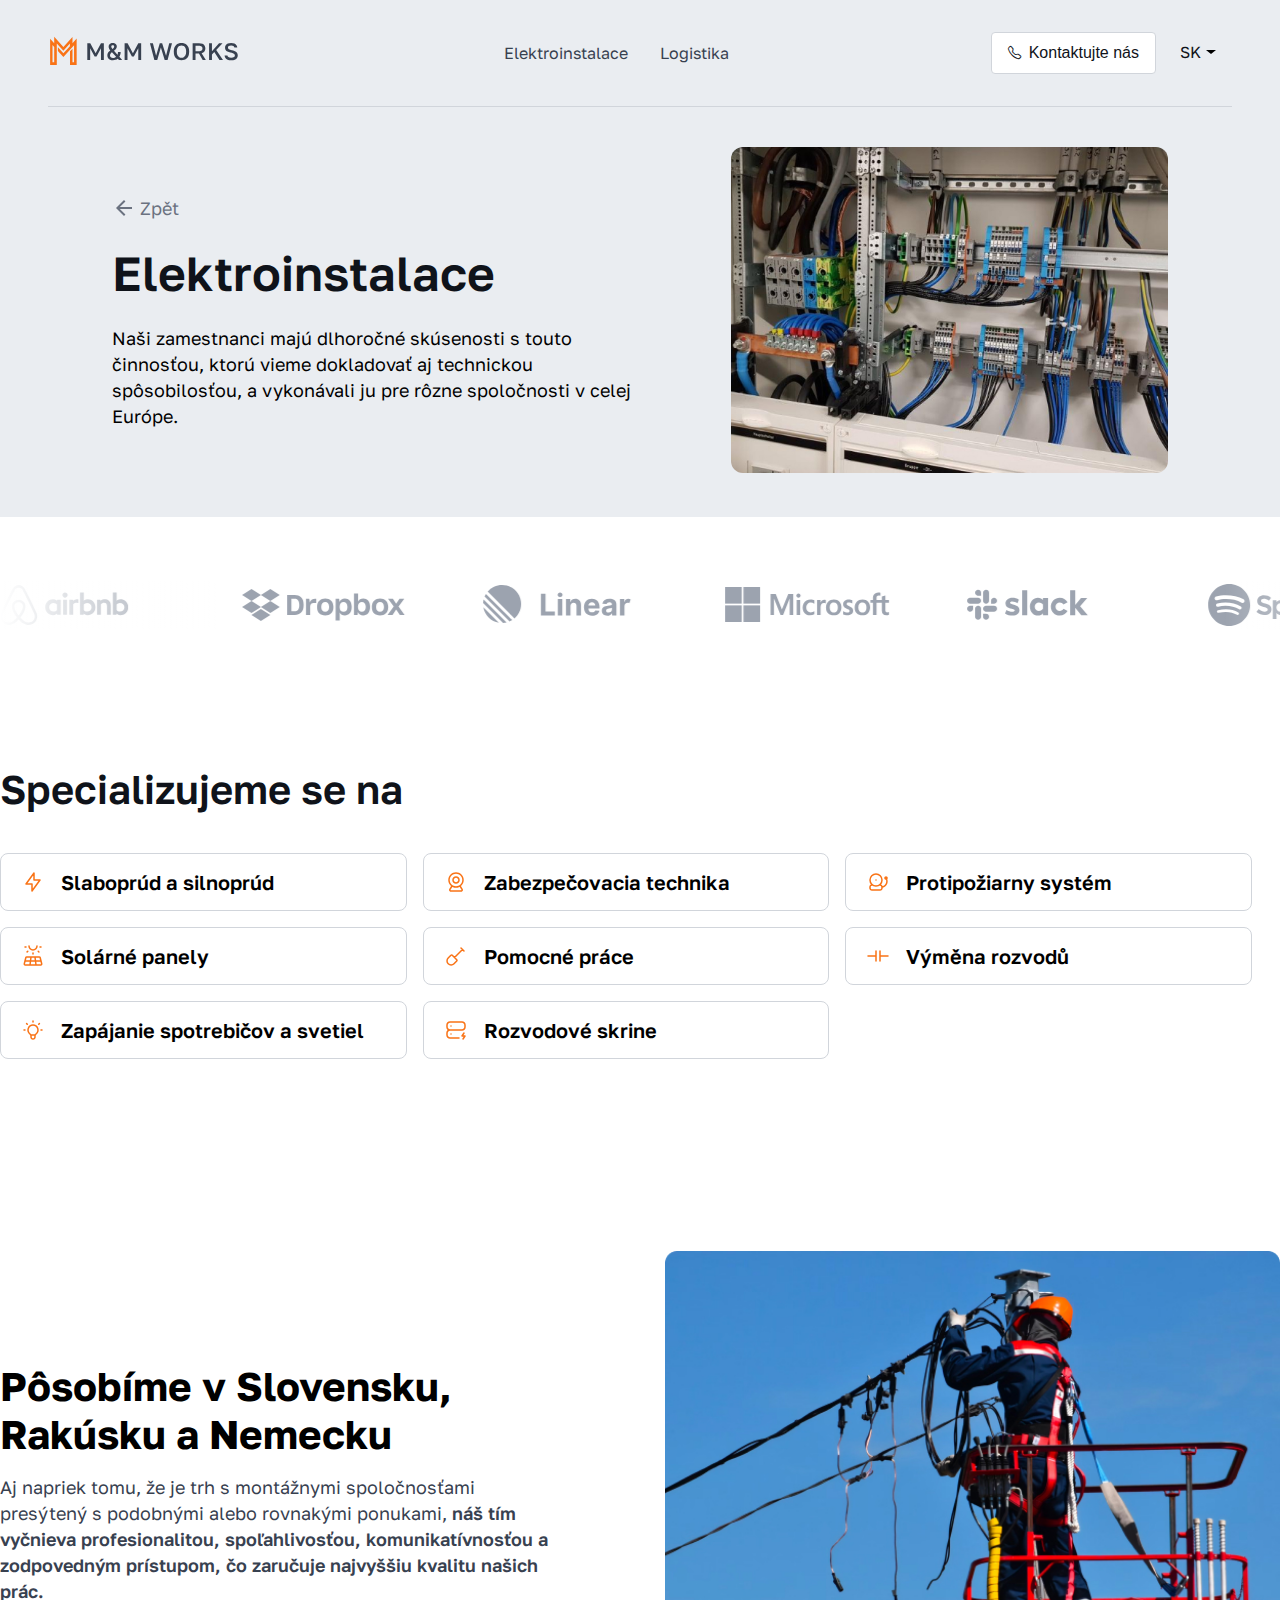
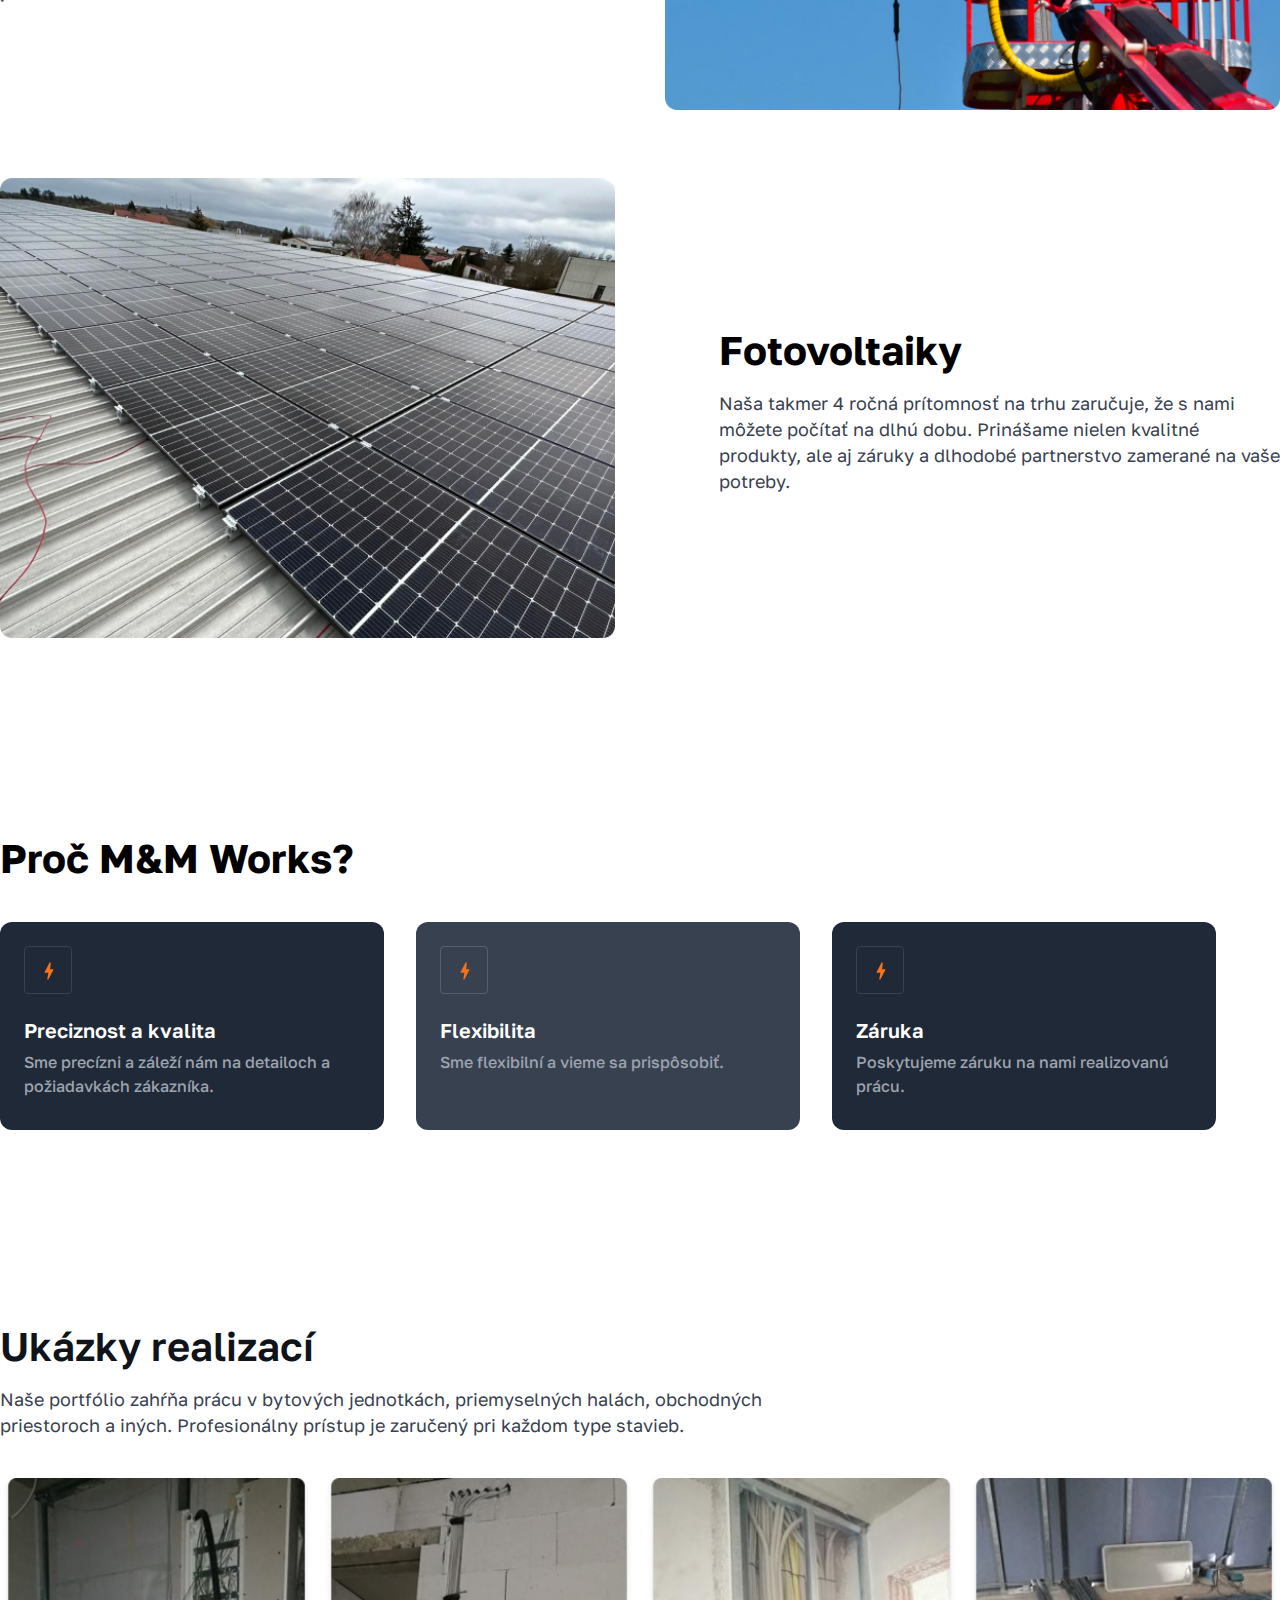
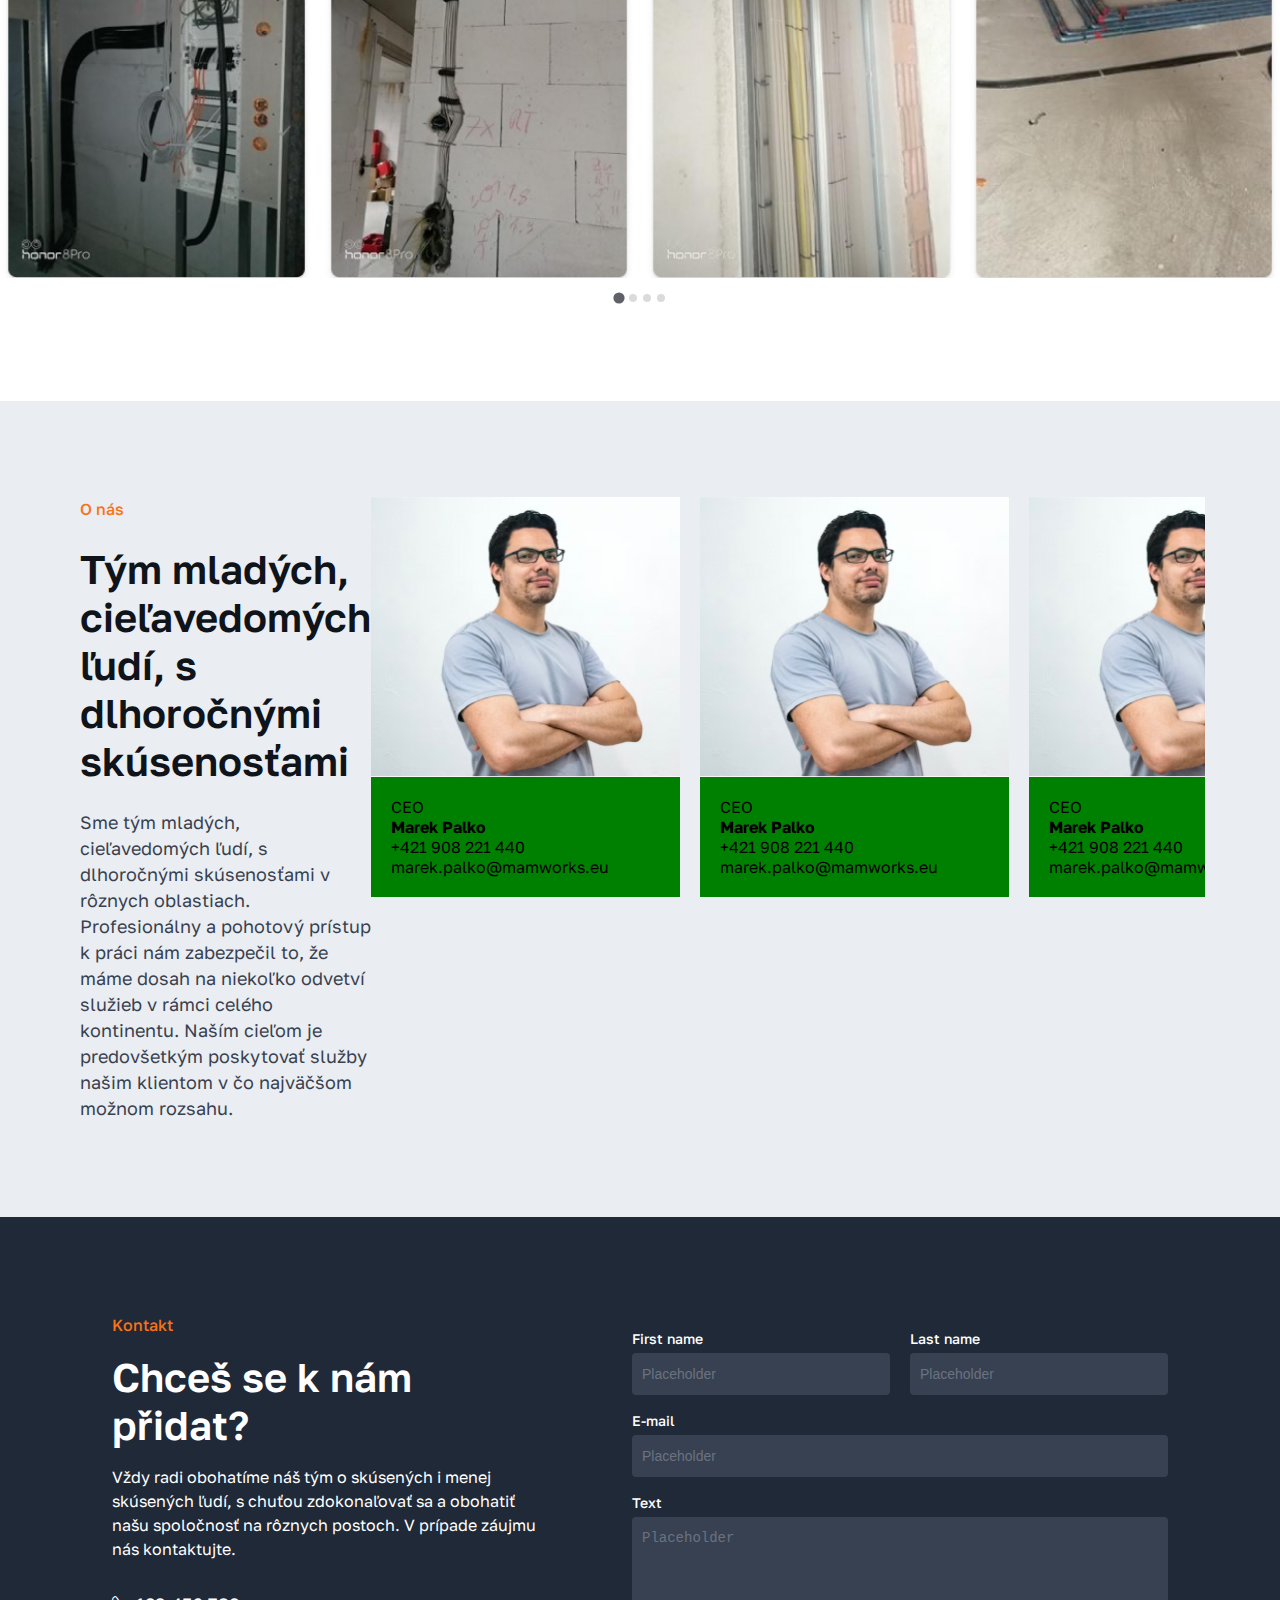
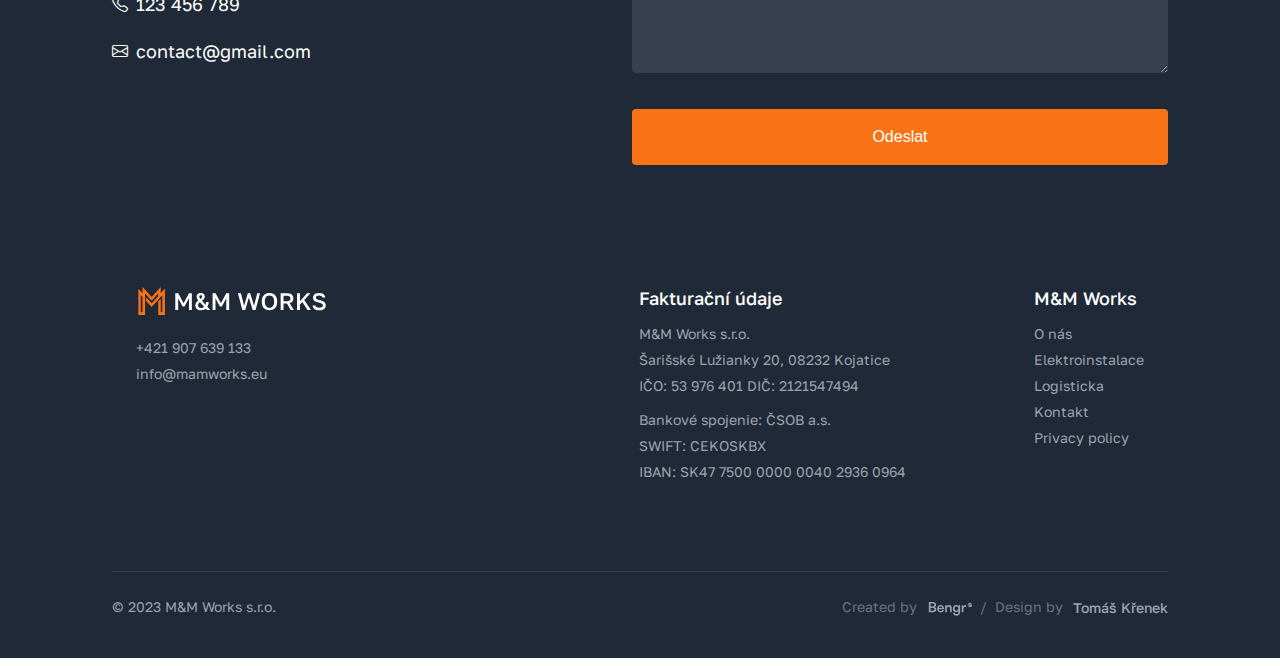
==== elektroinstalace.html @ 36b6786a "hotova druha cast responzivy ve footeru - vyresen formular + text pod nim" ====
<!DOCTYPE html>
<html lang="en">
<head>
    <meta charset="UTF-8">
    <meta name="viewport" content="width=device-width, initial-scale=1.0">
    <link rel="stylesheet" href="style.css">
    <link rel="stylesheet" href="https://cdn.jsdelivr.net/npm/@splidejs/splide@4.1.4/dist/css/splide.min.css">
    <title>M&M Works</title>
</head>
<body>
    <!--Header-->
    <header>
        <div class="header-container">
            <div class="header-wrapper">
                <div class="header-logo">
                    <a href="index.html">
                        <img src="./_loga/Variant=Light, Type=Works.svg" alt="logo M&M Works">
                    </a>
                </div>

                <nav class="header-nav">
                    <ul>
                        <li><a href="elektroinstalace.html">Elektroinstalace</a></li>
                        <li><a href="logistika.html">Logistika</a></li>
                    </ul>
                </nav>

                <div class="header-list">
                    <div class="header-btn">
                        <button>
                            <i class="bi bi-telephone"></i>
                            <p>Kontaktujte nás</p>
                        </button>
                    </div>

                    <div class="dropdown">
                        <div class="select">
                            <span class="selected">SK</span>
                            <div class="caret"></div>
                        </div>
                        <ul class="menu">
                            <li class="active">SK</li>
                            <li>DE</li>
                            <li>EN</li>
                        </ul>
                    </div>
                </div>
            </div>
            
            
        </div>
    </header>

    <main>
        <!--Introductory Section-->
        <section>
            <div class="elektro-bg">
                <div class="main-information">
                    <div class="elektro-features">
                        <div class="elektro-items">
                            <img src="./_icons/arrow_back.svg" alt="Šipka ikona">
                            <p>Zpět</p>
                        </div>
    
                        <div>
                            <h1>Elektroinstalace</h1>
                            <p>Naši zamestnanci majú dlhoročné skúsenosti s touto činnosťou, ktorú vieme dokladovať aj technickou spôsobilosťou, a vykonávali ju pre rôzne spoločnosti v celej Európe.</p>
                        </div>
                    </div>
    
                    <div class="elektro-item-img">
                        <img src="./_img/image 2.jpg" alt="Úvodní fotka Elektroinstalace">
                    </div>
                </div>
            </div>
        </section>

        <!--Slider1 in Electrical-Installation-->
        <section class="section-slider1">
            <div class="main-splide-content">
                <div class="splide slider1 slider-bg" role="group" aria-label="Splide Basic HTML Example">
                    <div class="splide__track">
                            <ul class="splide__list">
                                <li class="splide__slide"><img src="./_loga/logo-airbnb.svg" alt="Logo Airbnb"></li>
                                <li class="splide__slide"><img src="./_loga/logo-dropbox.svg" alt="Logo Dropbox"></li>
                                <li class="splide__slide"><img src="./_loga/logo-linear.svg" alt="Logo Linear"></li>
                                <li class="splide__slide"><img src="./_loga/logo-microsoft.svg" alt="Logo Microsoft"></li>
                                <li class="splide__slide"><img src="./_loga/logo-slack.svg" alt="Logo Slack"></li>
                                <li class="splide__slide"><img src="./_loga/logo-spotify.svg" alt="Logo Spotify"></li>
                                <li class="splide__slide"><img src="./_loga/logo-airbnb.svg" alt="Logo Airbnb"></li>
                                <li class="splide__slide"><img src="./_loga/logo-dropbox.svg" alt="Logo Dropbox"></li>
                                <li class="splide__slide"><img src="./_loga/logo-linear.svg" alt="Logo Linear"></li>
                                <li class="splide__slide"><img src="./_loga/logo-microsoft.svg" alt="Logo Microsoft"></li>
                                <li class="splide__slide"><img src="./_loga/logo-slack.svg" alt="Logo Slack"></li>
                                <li class="splide__slide"><img src="./_loga/logo-spotify.svg" alt="Logo Spotify"></li>
                            </ul>
                    </div>
                </div>
            </div>
        </section>
        
        <!--Section Cards-->
        <section class="section-cards">
            <div class="elektro-cards">
                <div>
                    <h2>Specializujeme se na</h2>
                </div>
                <div class="elektro-item">
                    <div class="elektro-card">
                        <img src="./_icons/tabler-icon-bolt.svg" alt="Ikona">
                        <h5>Slaboprúd a silnoprúd</h5>
                    </div>
    
                    <div class="elektro-card">
                        <img src="./_icons/tabler-icon-device-computer-camera.svg" alt="Ikona">
                        <h5>Zabezpečovacia technika</h5>
                    </div>
    
                    <div class="elektro-card">
                        <img src="./_icons/tabler-icon-bell-school.svg" alt="Ikona"> 
                        <h5>Protipožiarny systém</h5>
                    </div>
    
                    <div class="elektro-card">
                        <img src="./_icons/tabler-icon-solar-panel-2.svg" alt="Ikona">
                        <h5>Solárné panely</h5>
                    </div>
    
                    <div class="elektro-card">
                        <img src="./_icons/tabler-icon-shovel.svg" alt="Ikona">
                        <h5>Pomocné práce</h5>
                    </div>
    
                    <div class="elektro-card">
                        <img src="./_icons/tabler-icon-circuit-capacitor.svg" alt="Ikona">
                        <h5>Výměna rozvodů</h5>
                    </div>
    
                    <div class="elektro-card">
                        <img src="./_icons/tabler-icon-bulb.svg" alt="Ikona">
                        <h5>Zapájanie spotrebičov a svetiel</h5>
                    </div>
    
                    <div class="elektro-card">
                        <img src="./_icons/tabler-icon-server-bolt.svg" alt="Ikona">
                        <h5>Rozvodové skrine</h5>
                    </div>
                </div>
            </div>
        </section>

        <!--Section About Operation-->
        <section class="section-services">
            <div class="services-features">
                <div class="services-items">
                    <div class="services-text services-part">
                        <h2>Pôsobíme v Slovensku, Rakúsku a Nemecku</h2>
                        <p>Aj napriek tomu, že je trh s montážnymi spoločnosťami presýtený s podobnými alebo rovnakými ponukami,<strong class="highlight-part"> náš tím vyčnieva profesionalitou, spoľahlivosťou, komunikatívnosťou a zodpovedným prístupom, čo zaručuje najvyššiu kvalitu našich prác.</strong></p>
                    </div>

                    <div class="services-img">
                        <img src="./_img/elektro-image3.jpg" alt="Fotka elektrických rozvodů">
                    </div>
                </div>

                <div class="services-items services-items-reverse">
                    <div class="services-img">
                        <img src="./_img/elektro-fotovoltaiky.jpg" alt="Fotka Fotovoltaiky">
                    </div>

                    <div class="services-text services-part-second">
                        <h2>Fotovoltaiky</h2>
                        <p>Naša takmer 4 ročná prítomnosť na trhu zaručuje, že s nami môžete počítať na dlhú dobu. Prinášame nielen kvalitné produkty, ale aj záruky a dlhodobé partnerstvo zamerané na vaše potreby.</p>
                    </div>
                </div>
            </div>
        </section>

        <!--Section About Why-M&M-->
        <section class="section-items">
            <div class="content-items-info">
                <h2>Proč M&M Works?</h2>
                <div class="items-features">
                    <div class="items-content">
                        <div class="items-icon">
                            <img src="./_icons/elektro-bolt.svg" alt="Ikona">
                        </div>

                        <div>
                            <h5>Preciznost a kvalita</h5>
                            <p>Sme precízni a záleží nám na detailoch a požiadavkách zákazníka.</p>
                        </div>
                    </div>

                    <div class="items-content light-color">
                        <div class="items-icon light-color-icon">
                            <img src="./_icons/elektro-bolt.svg" alt="Ikona">
                        </div>

                        <div>
                            <h5>Flexibilita</h5>
                            <p>Sme flexibilní a vieme sa prispôsobiť.</p>
                        </div>
                    </div>

                    <div class="items-content">
                        <div class="items-icon">
                            <img src="./_icons/elektro-bolt.svg" alt="Ikona">
                        </div>

                        <div>
                            <h5>Záruka</h5>
                            <p>Poskytujeme záruku na nami realizovanú prácu.</p>
                        </div>
                    </div>
                </div>
            </div>
        </section>

        <!--Section About Examples-->
        <section class="section-example">
            <div class="container-example">
                <div class="info-example">
                    <h2>Ukázky realizací</h2>
                    <p>Naše portfólio zahŕňa prácu v bytových jednotkách, priemyselných halách, obchodných priestoroch a iných. Profesionálny prístup je zaručený pri každom type stavieb.</p>
                </div>
                
                <div class="splide slider2" role="group" aria-label="Splide Basic HTML Example">
                    <div class="splide__track">
                        <ul class="splide__list">
                            <li class="splide__slide splide2"><img src="./_img/elektro-ukazka1.jpg" alt="Ukázka první"></li>
                            <li class="splide__slide splide2"><img src="./_img/elektro-ukazka2.jpg" alt="Ukázka druhá"></li>
                            <li class="splide__slide splide2"><img src="./_img/elektro-ukazka3.jpg" alt="Ukázka třetí"></li>
                            <li class="splide__slide splide2"><img src="./_img/elektro-ukazka4.jpg" alt="Ukázka čtvrtá"></li>
                            <li class="splide__slide splide2"><img src="./_img/elektro-ukazka1.jpg" alt="Ukázka první"></li>
                            <li class="splide__slide splide2"><img src="./_img/elektro-ukazka2.jpg" alt="Ukázka druhá"></li>
                            <li class="splide__slide splide2"><img src="./_img/elektro-ukazka3.jpg" alt="Ukázka třetí"></li>
                            <li class="splide__slide splide2"><img src="./_img/elektro-ukazka4.jpg" alt="Ukázka čtvrtá"></li>
                            <li class="splide__slide splide2"><img src="./_img/elektro-ukazka1.jpg" alt="Ukázka první"></li>
                            <li class="splide__slide splide2"><img src="./_img/elektro-ukazka2.jpg" alt="Ukázka druhá"></li>
                            <li class="splide__slide splide2"><img src="./_img/elektro-ukazka3.jpg" alt="Ukázka třetí"></li>
                            <li class="splide__slide splide2"><img src="./_img/elektro-ukazka4.jpg" alt="Ukázka čtvrtá"></li>
                            <li class="splide__slide splide2"><img src="./_img/elektro-ukazka1.jpg" alt="Ukázka první"></li>
                            <li class="splide__slide splide2"><img src="./_img/elektro-ukazka2.jpg" alt="Ukázka druhá"></li>
                            <li class="splide__slide splide2"><img src="./_img/elektro-ukazka3.jpg" alt="Ukázka třetí"></li>
                            <li class="splide__slide splide2"><img src="./_img/elektro-ukazka4.jpg" alt="Ukázka čtvrtá"></li>
                        </ul>
                    </div>
                </div>
            </div>
        </section>

        <!--Section About Us-->
        <section class="section-aboutus">
            <div class="container-aboutus">
                <div class="container-info">
                    <p class="container-aboutus-word">O nás</p>
                    <h2>Tým mladých, cieľavedomých ľudí, s dlhoročnými skúsenosťami</h2>
                    <p>Sme tým mladých, cieľavedomých ľudí, s dlhoročnými skúsenosťami v rôznych oblastiach. Profesionálny a pohotový prístup k práci nám zabezpečil to, že máme dosah na niekoľko odvetví služieb v rámci celého kontinentu. Naším cieľom je predovšetkým poskytovať služby našim klientom v čo najväčšom možnom rozsahu.</p>
                </div>

                <div class="splide slider3" role="group" aria-label="Splide Basic HTML Example">
                    <div class="splide__track">
                        <ul class="splide__list">
                            <li class="splide__slide splide3">
                                <div>
                                    <img src="./_img/human.jpg" alt="Description 1">
                                </div>
                                
                                <div class="slide-caption">
                                    <p>CEO</p>
                                    <h4>Marek Palko</h4>
                                    <p>+421 908 221 440</p>
                                    <p>marek.palko@mamworks.eu</p>
                                </div>
                            </li>
                            <li class="splide__slide splide3">
                                <div>
                                    <img src="./_img/human.jpg" alt="Description 1">
                                </div>
                                
                                <div class="slide-caption">
                                    <p>CEO</p>
                                    <h4>Marek Palko</h4>
                                    <p>+421 908 221 440</p>
                                    <p>marek.palko@mamworks.eu</p>
                                </div>
                            </li>
                            <li class="splide__slide splide3">
                                <div>
                                    <img src="./_img/human.jpg" alt="Description 1">
                                </div>
                                
                                <div class="slide-caption">
                                    <p>CEO</p>
                                    <h4>Marek Palko</h4>
                                    <p>+421 908 221 440</p>
                                    <p>marek.palko@mamworks.eu</p>
                                </div>
                            </li>
                        </ul>
                    </div>
                </div>
            </div>
        </section>
    </main>

    <!--Footer -->
    <footer>
        <div class="footer-container">
            <div class="footer-items-content">
                <div class="footer-content">
                    <div class="footer-first-part">
                        <div class="first-part-text">
                            <p class="footer-contact">Kontakt</p>
                            <h2>Chceš se k nám přidat?</h2>
                            <p>Vždy radi obohatíme náš tým o skúsených i menej skúsených ľudí, s chuťou zdokonaľovať sa a obohatiť našu spoločnosť na rôznych postoch. V prípade záujmu nás kontaktujte.</p>
                        </div>
                        
                        <div class="footer-info">
                            <div class="footer-items">
                                <i class="bi bi-telephone"></i>
                                <p>123 456 789</p>
                            </div>
                            <div class="footer-items">
                                <i class="bi bi-envelope"></i>
                                <p>contact@gmail.com</p>
                            </div>
                        </div>
                    </div>
    
                    <div>
                        <form class="footer-form">
                            <div class="row">
                                <div class="input-group group-name">
                                    <input type="text" id="name" class="shit" placeholder="Placeholder" required>
                                    <label for="name">First name</label>
                                </div>
                                <div class="input-group group-name">
                                    <input type="text" id="name" class="shitone" placeholder="Placeholder" required>
                                    <label for="name">Last name</label>
                                </div>
                            </div>
                            
                            <div class="input-group">
                                <input type="text" id="email" placeholder="Placeholder" required>
                                <label for="email">E-mail</label>
                            </div>
                            <div class="input-group">
                                <textarea id="message" rows="8" placeholder="Placeholder"></textarea>
                                <label for="message">Text</label>
                            </div>
                            <button type="submit">Odeslat</button>
                        </form>
    
                    </div>
                </div>
    
                <div class="footer-second-part">
                    <div class="footer-item-contact">
                        <div>
                            <a href="#">
                                <img src="./_loga/Variant=Dark, Type=Works.svg" alt="logo M&M Works">
                            </a>
                        </div>
    
                        <div class="footer-contact-list">
                            <div>
                                <p>+421 907 639 133</p>
                            </div>
    
                            <div>
                                <p>info@mamworks.eu</p>
                            </div>
                        </div>
                    </div>
    
                    <div class="footer-first-list">
                        <h4>Fakturační údaje</h4>
                        <ul>
                            <li><a href="#">M&M Works s.r.o.</a></li>
                            <li><a href="#">Šarišské Lužianky 20, 08232 Kojatice</a></li>
                            <li><a href="#">IČO: 53 976 401 DIČ: 2121547494</a></li>
                        </ul>
    
                        <ul>
                            <li><a href="#">Bankové spojenie: ČSOB a.s.</a></li>
                            <li><a href="#">SWIFT: CEKOSKBX</a></li>
                            <li><a href="#">IBAN: SK47 7500 0000 0040 2936 0964</a></li>
                        </ul>
                    </div>
    
                    <div class="footer-second-list">
                        <h4>M&M Works</h4>
                        <ul>
                            <li><a href="#">O nás</a></li>
                            <li><a href="#">Elektroinstalace</a></li>
                            <li><a href="#">Logisticka</a></li>
                            <li><a href="#">Kontakt</a></li>
                            <li><a href="#">Privacy policy</a></li>
                        </ul>
                    </div>
                </div>
    
                <div class="footer-last-part">
                    <div class="footer-last-info">
                        <div class="footer-frame">
                            <p>© 2023 M&M Works s.r.o.</p>
                        </div>
        
                        <div class="footer-last-frame">
                            <p class="mr-6">Created by</p>
                            <a href="https://www.bengr.cz/">
                                <img src="./_loga/bengr.svg" alt="Logo Bengr">
                            </a>
                            <p class="m-8">/</p>
                            <p class="mr-6">Design by</p>
                            <a href="https://www.tomaskrenek.com/"  class="footer-last-name">
                                <p>Tomáš Křenek</p>
                            </a>
                        </div>
                    </div>
                </div>
            </div>
        </div>
    </footer>


    <script src="https://cdn.jsdelivr.net/npm/@splidejs/splide@4.1.4/dist/js/splide.min.js"></script>
    <script src="script.js"></script>
</body>
</html>
---- style.css ----
@charset "UTF-8";
@import url("https://fonts.googleapis.com/css2?family=Golos+Text:wght@400..900&display=swap");
@import url("https://cdn.jsdelivr.net/npm/bootstrap-icons@1.11.3/font/bootstrap-icons.min.css");
/*SLIDER FIRST*/
.main-splide-content {
  max-width: 90rem;
  margin: 0 auto;
}

.section-slider1 {
  display: flex;
  align-items: center;
  padding: 4rem 0 2.5rem 0;
}

.slider1::before,
.slider1::after {
  background: linear-gradient(to right, rgb(234, 237, 241) 0%, rgba(255, 255, 255, 0) 100%);
  content: "";
  height: 100%;
  position: absolute;
  width: 15%;
  z-index: 2;
}

.slider1::before {
  left: 0;
  top: 0;
}

.slider1::after {
  right: 0;
  top: 0;
  transform: rotateZ(180deg);
}

.slider1.slider-bg::before,
.slider1.slider-bg::after {
  background: linear-gradient(to right, rgb(255, 255, 255) 0%, rgba(255, 255, 255, 0) 100%);
  content: "";
  height: 100%;
  position: absolute;
  width: 15%;
  z-index: 2;
}

.slider1.slider-bg::before {
  left: 0;
  top: 0;
}

.slider1.slider-bg::after {
  right: 0;
  top: 0;
  transform: rotateZ(180deg);
}

/*SLIDER 2*/
.splide2 img {
  width: 100%;
  -o-object-fit: cover;
     object-fit: cover;
}

.splide__pagination {
  position: relative !important;
  bottom: 0 !important;
  margin-top: 0.625rem !important;
}

.splide__pagination__page.is-active {
  background: rgb(28, 30, 40) !important;
}

/*SLIDER 3*/
.slider3 {
  display: flex;
  justify-content: flex-end; /* Zarovná slidy na pravou stranu */
}

.slider3 img {
  height: 280px;
  width: 100%;
  -o-object-fit: cover;
     object-fit: cover;
}

.slide-caption {
  background-color: green;
  padding: 20px;
}

/*Section About Transportation*/
.services-items-logistika {
  width: 50%;
  padding-right: 3.5rem;
}
.services-items-logistika .services-logistika ul {
  display: flex;
  flex-direction: column;
  gap: 1rem;
  margin: 2.5rem 0 0 0;
}
.services-items-logistika .services-logistika ul .services-logistika-list {
  display: flex;
  gap: 0.75rem;
}
.services-items-logistika .services-logistika ul li {
  list-style-type: none;
}
.services-items-logistika .services-logistika ul li p {
  color: rgb(56, 65, 80);
  font-size: 1rem;
  line-height: 1.5rem;
  font-weight: 400;
}

.services-logistika-feature {
  display: flex;
  flex-direction: column;
  gap: 1rem;
}

.services-logistika-item {
  margin: 0 0 0 1.875rem;
}

.services-logistika-container {
  display: flex;
  align-items: center;
  background-color: rgb(234, 237, 241);
  padding: 0.75rem 1rem;
  border-radius: 0.25rem;
  margin: 1.5rem 0 0 0;
  gap: 0.75rem;
}
.services-logistika-container p {
  color: rgb(56, 65, 80) !important;
  font-weight: 400 !important;
  font-size: 1rem !important; /*uz zoufalost*/
  line-height: 1.5rem !important;
}

/*Footer*/
.footer-container {
  display: flex;
  flex-direction: column;
  align-items: center;
  background-color: rgb(32, 41, 55);
  padding: 6rem 7rem 2.5rem 7rem;
}
.footer-container .footer-items-content {
  max-width: 90rem;
  width: 100%;
  margin: 0 auto;
  display: flex;
  flex-direction: column;
  gap: 4rem;
}
.footer-container .footer-content {
  display: flex;
  gap: 4rem;
  width: 100%;
  justify-content: space-between;
}
.footer-container .footer-content .footer-first-part {
  display: flex;
  flex-direction: column;
  gap: 1.875rem;
}
.footer-container .footer-content .footer-first-part .first-part-text {
  display: flex;
  flex-direction: column;
  gap: 1rem;
}
.footer-container .footer-content .footer-first-part .first-part-text .footer-contact {
  font-size: 1rem;
  line-height: 1.5rem;
  color: rgb(249, 115, 22);
  font-weight: 500;
}
.footer-container .footer-content .footer-first-part .first-part-text h2 {
  font-size: 2.5rem;
  line-height: 3rem;
  color: rgb(255, 255, 255);
  font-weight: 600;
}
.footer-container .footer-content .footer-first-part .first-part-text p {
  max-width: 35.5rem;
  font-size: 1rem;
  line-height: 1.5rem;
  font-weight: 400;
  color: rgb(255, 255, 255);
}
.footer-container .footer-content .footer-first-part .footer-info {
  display: flex;
  flex-direction: column;
  gap: 1.313rem;
}
.footer-container .footer-content .footer-first-part .footer-info .footer-items {
  display: flex;
  gap: 0.5rem;
  align-items: center;
}
.footer-container .footer-content .footer-first-part .footer-info .footer-items p {
  color: rgb(255, 255, 255);
  font-size: 1.125rem;
  line-height: 1.625rem;
}
.footer-container .footer-content .footer-first-part .footer-info .footer-items .bi-telephone {
  color: rgb(255, 255, 255);
}
.footer-container .footer-content .footer-first-part .footer-info .footer-items .bi-envelope {
  color: rgb(255, 255, 255);
}
.footer-container .footer-content .footer-form {
  display: flex;
  flex-direction: column;
  width: 100%;
  width: 35.5rem;
  position: relative;
  padding: 2rem 0 2rem 2rem;
  gap: 2rem;
}
.footer-container .footer-content .footer-form .row {
  display: flex;
  align-items: center;
  justify-content: space-between;
  gap: 1.25rem;
}
.footer-container .footer-content .footer-form .row #name {
  height: 2.625rem;
}
.footer-container .footer-content .footer-form .row .group-name {
  width: 50%;
}
.footer-container .footer-content .footer-form .input-group {
  position: relative;
  padding: 0.5rem 0 0 0;
}
.footer-container .footer-content .footer-form .input-group input, .footer-container .footer-content .footer-form .input-group textarea {
  width: 100%;
  padding: 0.625rem;
  background-color: rgb(55, 65, 81);
  font-size: 15px;
  border: none;
  border-radius: 0.25rem;
  color: rgb(255, 255, 255);
}
.footer-container .footer-content .footer-form .input-group ::-moz-placeholder {
  color: rgb(107, 114, 128);
  font-size: 0.875rem;
  line-height: 1.375rem;
  font-weight: 400;
}
.footer-container .footer-content .footer-form .input-group ::placeholder {
  color: rgb(107, 114, 128);
  font-size: 0.875rem;
  line-height: 1.375rem;
  font-weight: 400;
}
.footer-container .footer-content .footer-form .input-group #email {
  height: 2.625rem;
}
.footer-container .footer-content .footer-form .input-group label {
  height: 100%;
  position: absolute;
  left: 0;
  bottom: 1.563rem;
  color: rgb(255, 255, 255);
  font-size: 0.875rem;
  line-height: 1.375rem;
  font-weight: 500;
  padding: 0.5rem 0 0 0;
}
.footer-container .footer-content .footer-form button {
  color: #fff;
  font-size: 1rem;
  line-height: 1.5rem;
  font-weight: 500;
  background-color: rgb(249, 115, 22);
  border: none;
  border-radius: 0.25rem;
  padding: 1rem 2rem;
  width: 100%;
  cursor: pointer;
}
.footer-container .footer-second-part {
  display: flex;
  justify-content: space-between;
  width: 100%;
}
.footer-container .footer-second-part .footer-item-contact {
  display: flex;
  flex-direction: column;
  gap: 1rem;
  width: 40%;
  padding: 1.5rem;
}
.footer-container .footer-second-part .footer-contact-list {
  display: flex;
  flex-direction: column;
  gap: 0.25rem;
}
.footer-container .footer-second-part .footer-contact-list p {
  color: rgb(156, 163, 175);
  font-size: 0.875rem;
  line-height: 1.375rem;
  cursor: pointer;
  white-space: nowrap;
}
.footer-container .footer-second-part .footer-first-list {
  display: flex;
  flex-direction: column;
  gap: 0.75rem;
  padding: 1.5rem;
}
.footer-container .footer-second-part .footer-first-list h4 {
  font-size: 1.125rem;
  line-height: 1.625rem;
  color: rgb(255, 255, 255);
  font-weight: 500;
}
.footer-container .footer-second-part .footer-first-list ul {
  display: flex;
  flex-direction: column;
  gap: 0.25rem;
  list-style-type: none;
}
.footer-container .footer-second-part .footer-first-list ul a {
  text-decoration: none;
  font-size: 0.875rem;
  line-height: 1.375rem;
  color: rgb(156, 163, 175);
}
.footer-container .footer-second-part .footer-second-list {
  display: flex;
  flex-direction: column;
  gap: 0.75rem;
  padding: 1.5rem;
}
.footer-container .footer-second-part .footer-second-list h4 {
  font-size: 1.125rem;
  line-height: 1.625rem;
  color: rgb(255, 255, 255);
  font-weight: 500;
}
.footer-container .footer-second-part .footer-second-list ul {
  display: flex;
  flex-direction: column;
  gap: 0.25rem;
  list-style-type: none;
}
.footer-container .footer-second-part .footer-second-list ul a {
  text-decoration: none;
  font-size: 0.875rem;
  line-height: 1.375rem;
  color: rgb(156, 163, 175);
}
.footer-container .footer-last-part {
  width: 100%;
  border-top: 0.063rem solid rgba(255, 255, 255, 0.1);
}
.footer-container .footer-last-part .footer-last-info {
  display: flex;
  justify-content: space-between;
  margin: 1.5rem 0 0 0;
}
.footer-container .footer-last-part .footer-last-info .footer-frame p {
  font-size: 0.875rem;
  line-height: 1.375rem;
  font-weight: 400;
  color: rgb(156, 163, 175);
}
.footer-container .footer-last-part .footer-last-info .footer-last-frame {
  display: flex;
  align-items: center;
}
.footer-container .footer-last-part .footer-last-info .footer-last-frame p {
  font-size: 0.875rem;
  line-height: 1.375rem;
  font-weight: 400;
  color: rgb(107, 114, 128);
}
.footer-container .footer-last-part .footer-last-info .footer-last-frame a {
  align-items: center;
  display: flex;
  height: 0.875rem;
  margin: 0.125rem 0 0 0.25rem;
}
.footer-container .footer-last-part .footer-last-info .footer-last-frame .footer-last-name {
  text-decoration: none;
}
.footer-container .footer-last-part .footer-last-info .footer-last-frame .footer-last-name p {
  font-weight: 500;
  color: rgb(156, 163, 175);
}

/*Breakpointy*/
@media screen and (max-width: 767px) {
  .footer-container {
    padding: 4rem 1rem;
  }
  .footer-item-contact {
    padding: 1.5rem 0 !important;
  }
  .footer-first-list {
    padding: 1.5rem 0 !important;
  }
  .footer-second-list {
    padding: 1.5rem 0 !important;
  }
  .footer-last-info {
    flex-direction: column;
    align-items: center;
    gap: 1rem;
  }
}
@media screen and (min-width: 768px) and (max-width: 1023px) {
  .footer-container {
    padding: 6rem 2rem;
  }
}
@media screen and (max-width: 1023px) {
  .footer-content {
    flex-direction: column;
  }
  .footer-form {
    padding: 2rem 0 2rem 0;
  }
  .footer-container .footer-content .footer-form {
    padding: 2rem 0 2rem 0;
    width: 100%;
  }
  .footer-form button {
    background-color: aqua;
  }
  .footer-second-part {
    flex-direction: column;
  }
}
/* HEADER */
.header-container {
  background-color: rgb(234, 237, 241);
  display: flex;
  justify-content: center;
}
.header-container .header-wrapper {
  display: flex;
  justify-content: space-between;
  align-items: center;
  max-width: 90rem;
  margin: 0 3rem;
  border-bottom: 0.063rem solid rgb(209, 213, 219);
  padding: 2rem 0;
  width: 100%;
}
.header-container .header-wrapper .header-nav ul {
  display: flex;
  cursor: pointer;
  gap: 2rem;
}
.header-container .header-wrapper .header-nav li {
  list-style-type: none;
}
.header-container .header-wrapper .header-nav a {
  font-size: 1rem;
  line-height: 1.5rem;
  color: rgb(56, 65, 80);
  text-decoration: none;
}
.header-container .header-wrapper .header-list {
  display: flex;
  gap: 0.5rem;
}
.header-container .header-wrapper .header-list .header-btn button {
  display: flex;
  gap: 0.5rem;
  padding: 0.5rem 1rem;
  cursor: pointer;
  color: rgb(15, 19, 26);
  align-items: center;
  border-radius: 0.25rem;
  border: 1px solid rgb(209, 213, 219);
  background-color: rgb(255, 255, 255);
}
.header-container .header-wrapper .header-list .header-btn p {
  font-size: 1rem;
  line-height: 1.5rem;
  font-weight: 500;
}
.header-container .header-wrapper .header-list .dropdown {
  position: relative;
}
.header-container .header-wrapper .header-list .dropdown .select {
  background: transparent;
  color: rgb(15, 19, 26);
  display: flex;
  justify-content: center;
  align-items: center;
  padding: 0.5rem 1rem;
  font-size: 1rem;
  line-height: 1.5rem;
}
.header-container .header-wrapper .header-list .dropdown .select:hover, .header-container .header-wrapper .header-list .dropdown .select:active {
  background-color: aqua;
}
.header-container .header-wrapper .header-list .dropdown .caret {
  width: 0;
  border-left: 0.313rem solid transparent;
  border-right: 0.313rem solid transparent;
  border-top: 0.25rem solid black;
  transition: 0.3s;
  margin: 0 0 0 0.313rem;
}
.header-container .header-wrapper .header-list .dropdown .caret-rotate {
  transform: rotate(180deg);
}
.header-container .header-wrapper .header-list .dropdown .menu {
  list-style-type: none;
  padding: 0.5rem;
  background: white;
  box-shadow: 0 1rem 2rem 0 rgba(82, 88, 117, 0.08);
  border-radius: 0.3rem;
  color: rgb(15, 19, 26);
  position: absolute;
  top: 3rem;
  left: 50%;
  transform: translateX(-50%);
  opacity: 0;
  display: none;
  transition: 0.2s;
  z-index: 1;
}
.header-container .header-wrapper .header-list .dropdown .menu li {
  padding: 1rem;
  margin: 0.5rem 0;
  border-radius: 0.3rem;
}
.header-container .header-wrapper .header-list .dropdown .active {
  background: lightgrey;
}
.header-container .header-wrapper .header-list .dropdown .menu-open {
  display: block;
  opacity: 1;
}

/*Breakpointy*/
@media screen and (max-width: 639px) {
  .header-wrapper {
    flex-direction: column;
  }
}
@media screen and (max-width: 1023px) {
  .header-nav {
    display: none;
  }
}
*, *::before, *::after {
  padding: 0;
  margin: 0;
  box-sizing: border-box;
}

body {
  font-family: "Golos Text", sans-serif;
}

/*Introductory Main Content*/
.main-container {
  background-color: rgb(234, 237, 241);
}
.main-container .main-content {
  display: flex;
  flex-direction: column;
  gap: 4rem;
  max-width: 90rem;
  margin: 0 auto;
}
.main-container .main-cards {
  display: flex;
  justify-content: center;
  gap: 1rem;
  margin: 2.5rem 0 0 0;
  flex-wrap: wrap;
}
.main-container .main-cards .main-cards-div1 {
  flex-basis: calc(50% - 20px);
}
.main-container .main-cards .main-cards-div1 img {
  width: 100%;
  border-radius: 0.75rem;
}
.main-container .main-cards .main-cards-div2 {
  flex-basis: calc(50% - 20px);
}
.main-container .main-cards .main-cards-div2 img {
  width: 100%;
  border-radius: 0.75rem;
}
.main-container .main-splide-content {
  margin: 0 0 6rem 0;
}

/*Introductory Section*/
.elektro-bg {
  display: flex;
  align-items: center;
  background-color: rgb(234, 237, 241);
}
.elektro-bg .main-information {
  max-width: 90rem;
  margin: 0 auto;
  display: flex;
  align-items: center;
  gap: 4rem;
  padding: 40px 112px 40px 112px;
}
.elektro-bg .main-information .elektro-features {
  max-width: 34.688rem;
}
.elektro-bg .main-information .elektro-features .elektro-items {
  display: flex;
  align-items: center;
  margin: 0 0 1.5rem 0;
  gap: 0.25rem;
  color: rgb(107, 114, 128);
}
.elektro-bg .main-information .elektro-features .elektro-items p {
  font-size: 1.125rem;
  line-height: 1.625rem;
}
.elektro-bg .main-information .elektro-features h1 {
  font-size: 3rem;
  line-height: 3.5rem;
  color: rgb(15, 19, 26);
  font-weight: 600;
  margin: 0 0 1.5rem 0;
}
.elektro-bg .main-information .elektro-features p {
  font-size: 1.125rem;
  line-height: 1.625rem;
  font-weight: 400;
}
.elektro-bg .main-information .elektro-item-img img {
  border-radius: 0.75rem;
  width: 100%;
}

/*Section Cards*/
.section-cards {
  display: flex;
  align-items: center;
  padding: 6rem 0;
}
.section-cards .elektro-cards {
  display: flex;
  flex-direction: column;
  max-width: 90rem;
  margin: 0 auto;
  gap: 2.5rem;
  width: 100%;
}
.section-cards .elektro-cards h2 {
  font-size: 2.5rem;
  line-height: 3rem;
  font-weight: 600;
  color: rgb(15, 19, 26);
}
.section-cards .elektro-cards .elektro-item {
  display: flex;
  flex-wrap: wrap;
  gap: 1rem;
}
.section-cards .elektro-cards .elektro-item .elektro-card {
  display: flex;
  flex-basis: calc(33.33% - 1.25rem);
  padding: 1rem 1.25rem;
  align-items: center;
  border-radius: 0.5rem;
  border: 0.063rem solid rgb(209, 213, 219);
  gap: 1rem;
}
.section-cards .elektro-cards .elektro-item .elektro-card h5 {
  font-size: 1.25rem;
  line-height: 1.5rem;
  font-weight: 600;
}

/*Section About Operation*/
.section-services {
  padding: 6rem 0;
}
.section-services .services-features {
  display: flex;
  flex-direction: column;
  max-width: 90rem;
  margin: 0 auto;
  gap: 4rem;
}
.section-services .services-features .services-items {
  display: flex;
  align-items: center;
  gap: 3rem;
}
.section-services .services-features .services-items .services-text {
  width: 50%;
}
.section-services .services-features .services-items .services-text h2 {
  font-size: 2.5rem;
  line-height: 3rem;
  margin: 0 0 1rem 0;
}
.section-services .services-features .services-items .services-text p {
  font-size: 1.125rem;
  line-height: 1.625rem;
  color: rgb(56, 65, 80);
  font-weight: 400;
}
.section-services .services-features .services-items .services-text .highlight-part {
  font-weight: 600;
}
.section-services .services-features .services-items .services-part {
  padding: 0 3.5rem 0 0;
}
.section-services .services-features .services-items .services-part-second {
  padding: 0 0 0 3.5rem;
}
.section-services .services-features .services-items .services-img {
  width: 50%;
}
.section-services .services-features .services-items .services-img img {
  width: 100%;
}

/*Section About Why-M&M*/
.section-items {
  display: flex;
  align-items: center;
  padding: 6rem 0;
  max-width: 90rem;
  margin: 0 auto;
}
.section-items .content-items-info {
  display: flex;
  flex-direction: column;
}
.section-items h2 {
  font-size: 2.5rem;
  line-height: 3rem;
  margin: 0 0 2.5rem 0;
}
.section-items .items-features {
  display: flex;
  gap: 2rem;
  flex-wrap: wrap;
}
.section-items .items-features .items-content {
  display: flex;
  flex-direction: column;
  border-radius: 0.75rem;
  padding: 1.5rem 1.5rem 2rem 1.5rem;
  width: calc(33.33% - 2.67rem);
  gap: 1.5rem;
  background-color: rgb(32, 41, 55);
}
.section-items .items-features .items-content .items-icon {
  padding: 0.75rem;
  border: 0.063rem solid rgb(55, 65, 81);
  width: 3rem;
  height: 3rem;
  border-radius: 0.25rem;
}
.section-items .items-features .items-content h5 {
  font-size: 1.25rem;
  line-height: 1.5rem;
  font-weight: 600;
  margin: 0 0 0.5rem 0;
  color: rgb(255, 255, 255);
}
.section-items .items-features .items-content p {
  font-size: 1rem;
  line-height: 1.5rem;
  font-weight: 500;
  color: rgb(156, 163, 175);
}
.section-items .items-features .light-color {
  background-color: rgb(56, 65, 80);
}
.section-items .items-features .light-color .light-color-icon {
  border: 0.063rem solid rgba(209, 213, 219, 0.2);
}

/*Section About Examples*/
.section-example {
  display: flex;
  align-items: center;
  padding: 6rem 0;
}
.section-example .container-example {
  display: flex;
  flex-direction: column;
  max-width: 90rem;
  margin: 0 auto;
  gap: 2.5rem;
  width: 100%;
}
.section-example .container-example .info-example {
  max-width: 53.313rem;
}
.section-example .container-example .info-example h2 {
  font-size: 2.5rem;
  line-height: 3rem;
  color: rgb(15, 19, 26);
  font-weight: 600;
  margin: 0 0 1rem 0;
}
.section-example .container-example .info-example p {
  font-size: 1.125rem;
  line-height: 1.625rem;
  font-weight: 400;
  color: rgb(56, 65, 80);
}

/*Section About Us*/
.section-aboutus {
  padding: 6rem 5rem;
  background-color: rgb(234, 237, 241);
  display: flex;
  align-items: center;
}
.section-aboutus .container-aboutus {
  display: flex;
  max-width: 90rem;
  margin: 0 auto;
}
.section-aboutus .container-aboutus .container-info {
  width: 50%;
}
.section-aboutus .container-aboutus .container-info .container-aboutus-word {
  color: rgb(249, 115, 22);
  font-weight: 500;
  font-size: 1rem;
  line-height: 1.5rem;
}
.section-aboutus .container-aboutus .container-info h2 {
  font-size: 2.5rem;
  line-height: 3rem;
  font-weight: 600;
  color: rgb(15, 19, 26);
  margin: 1.5rem 0;
}
.section-aboutus .container-aboutus .container-info p {
  font-size: 1.125rem;
  line-height: 1.625rem;
  font-weight: 400;
  color: rgb(56, 65, 80);
}

.w-100 {
  width: 100% !important;
}

.m-8 {
  margin: 0 0.5rem;
}

.mr-6 {
  margin-right: 0.375rem;
}

/*padding-left*/
.p-l-56 {
  padding-left: 3.5rem;
}

/*Section About M&M-App*/
.section-application {
  padding: 6rem 0;
}
.section-application .feature-app {
  display: flex;
  align-items: center;
  background-color: rgb(234, 237, 241);
  max-width: 90rem;
  margin: 0 auto;
  border-radius: 0.688rem;
  padding: 0 0 0 5rem;
}
.section-application .feature-app .container-app {
  display: flex;
  flex-direction: column;
  gap: 2.5rem;
}
.section-application .feature-app .container-app .container-app-text h2 {
  font-size: 2.5rem;
  line-height: 3rem;
  font-weight: 600;
  color: rgb(15, 19, 26);
  margin-bottom: 1rem;
}
.section-application .feature-app .container-app .container-app-text .app-large {
  font-size: 1.125rem;
  line-height: 1.625rem;
  font-weight: 400;
  color: rgb(56, 65, 80);
}
.section-application .feature-app .container-app-list ul {
  display: flex;
  flex-direction: column;
  gap: 1rem;
}
.section-application .feature-app .container-app-list ul li {
  list-style-type: none;
  display: flex;
  gap: 0.75rem;
}
.section-application .feature-app .container-app-list ul li p {
  font-size: 1rem;
  line-height: 1.5rem;
  color: rgb(56, 65, 80);
  font-weight: 400;
}
.section-application .feature-app .container-app-img {
  margin: 2.6875rem 0;
}

/*Breakpointy*/
@media screen and (max-width: 639px) {
  .elektro-item {
    flex-direction: column;
  }
  .items-features {
    flex-direction: column;
  }
  .items-features .items-content {
    width: 100% !important;
  }
}
@media screen and (min-width: 640px) and (max-width: 1023px) {
  .elektro-card {
    flex-basis: calc(50% - 0.625rem) !important;
  }
  .items-features .items-content {
    flex-basis: calc(50% - 2rem);
  }
}
@media screen and (max-width: 1023px) {
  .main-information {
    padding: 6rem 2rem !important;
    width: 100%;
  }
  .elektro-features {
    width: 100%;
  }
  .elektro-features h1 {
    font-size: 1.5rem !important;
  }
  .main-cards {
    flex-direction: column;
  }
  .main-cards-div1,
  .main-cards-div2 {
    width: 100%;
  }
  .section-slider1 {
    display: none;
  }
  .slider3 {
    display: none; /*DOCASNE*/
  }
  /*Introductory Section*/
  .main-information {
    flex-direction: column;
  }
  .section-cards {
    padding: 6rem 2rem;
  }
  .section-services {
    padding: 6rem 2rem;
  }
  .services-items {
    flex-direction: column;
  }
  .services-text {
    width: 100% !important;
    padding: 0 !important;
  }
  .services-img {
    width: 100% !important;
  }
  .services-items-reverse {
    flex-direction: column-reverse;
  }
  .section-items {
    padding: 6rem 2rem;
  }
  .section-example {
    padding: 6rem 2rem;
  }
  .section-aboutus {
    padding: 6rem 2rem;
  }
  .section-aboutus .container-info {
    width: 100% !important;
  }
}/*# sourceMappingURL=style.css.map */
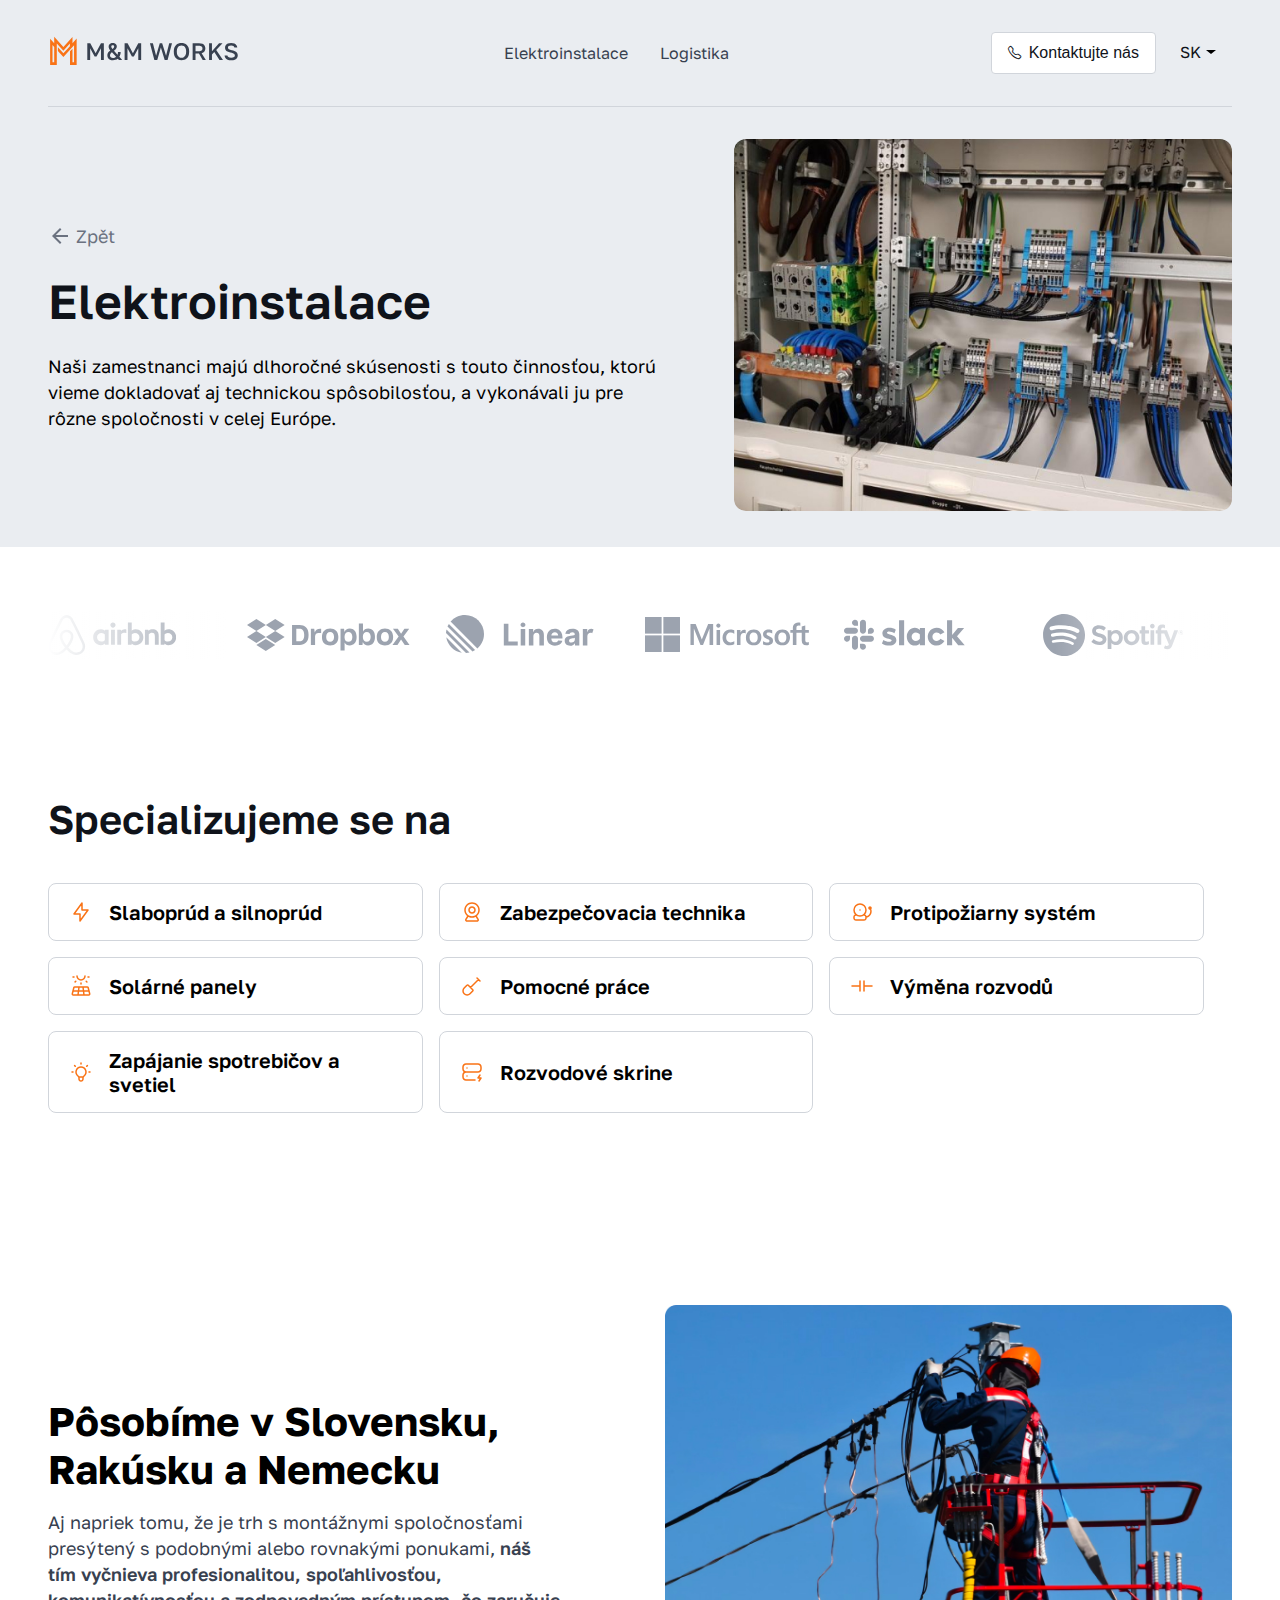
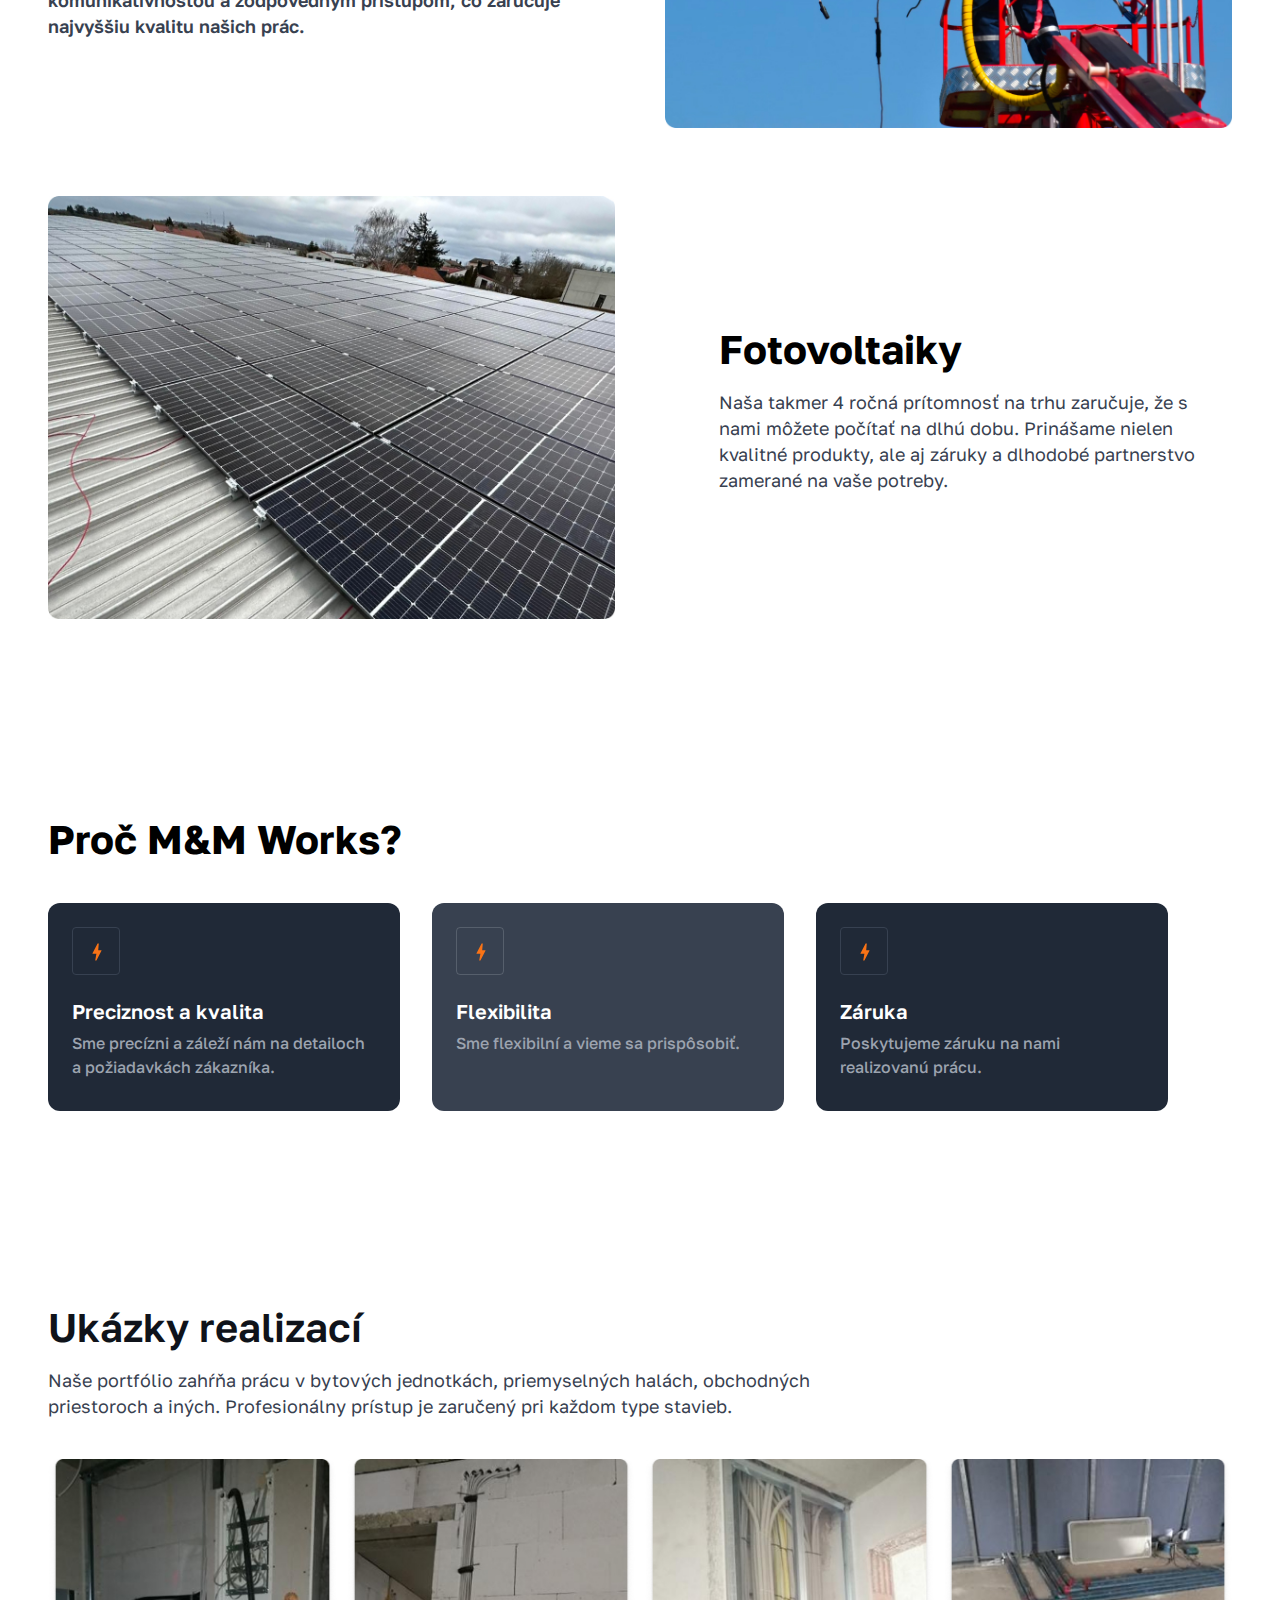
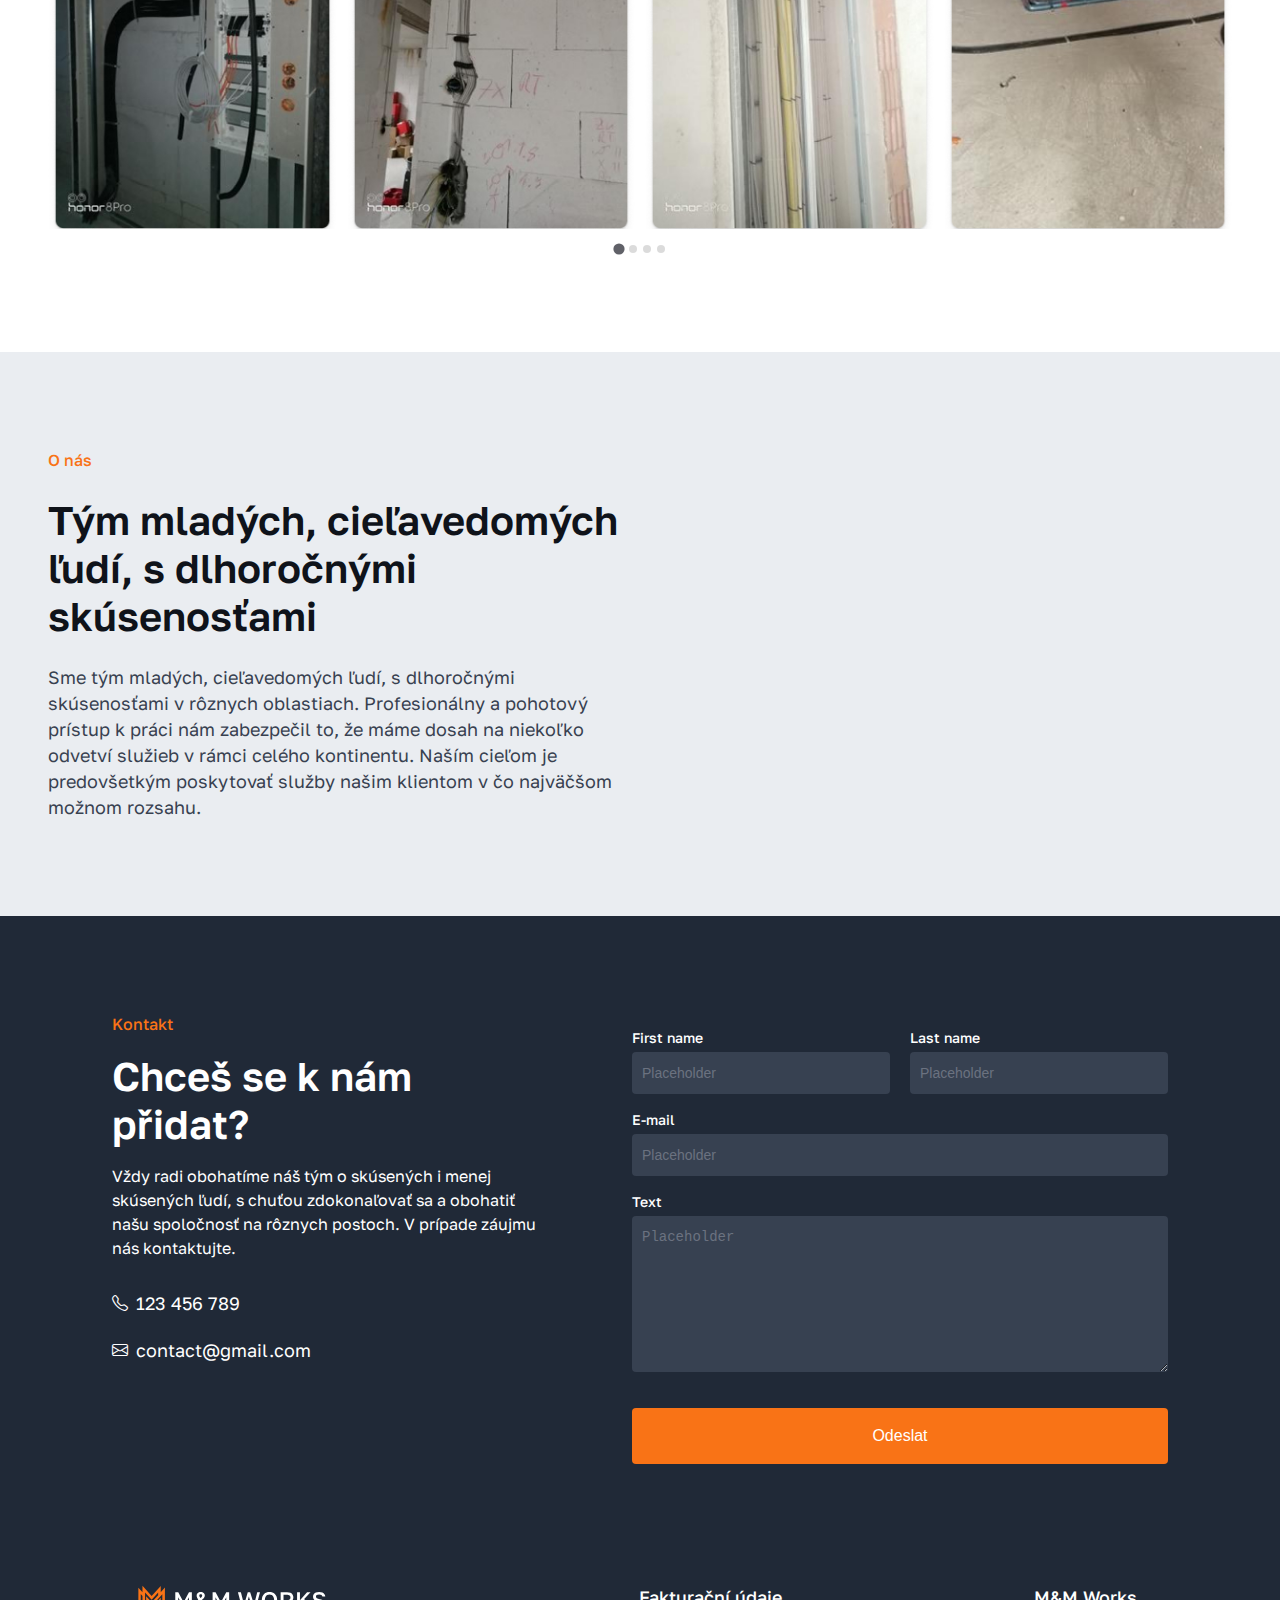
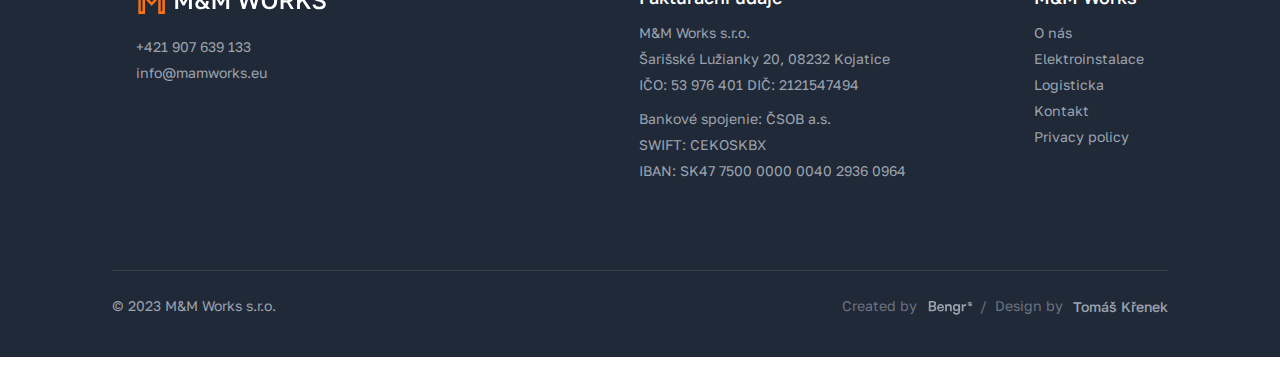
==== commit bcf64940: "zmenseny nadpisy dle rezponzivni sirky" ====
--- a/elektroinstalace.html
+++ b/elektroinstalace.html
@@ -376,7 +376,7 @@
                     </div>
     
                     <div class="footer-first-list">
-                        <h4>Fakturační údaje</h4>
+                        <p>Fakturační údaje</p>
                         <ul>
                             <li><a href="#">M&M Works s.r.o.</a></li>
                             <li><a href="#">Šarišské Lužianky 20, 08232 Kojatice</a></li>
@@ -391,7 +391,7 @@
                     </div>
     
                     <div class="footer-second-list">
-                        <h4>M&M Works</h4>
+                        <p>M&M Works</p>
                         <ul>
                             <li><a href="#">O nás</a></li>
                             <li><a href="#">Elektroinstalace</a></li>
--- a/style.css
+++ b/style.css
@@ -5,6 +5,7 @@
 .main-splide-content {
   max-width: 90rem;
   margin: 0 auto;
+  width: 100%;
 }
 
 .section-slider1 {
@@ -90,6 +91,38 @@
   padding: 20px;
 }
 
+@media screen and (min-width: 1280px) {
+  .section-slider {
+    padding: 0 3rem;
+  }
+  .section-slider1 {
+    padding: 4rem 3rem 2.5rem 3rem;
+  }
+}
+@media screen and (max-width: 1279px) {
+  .section-slider {
+    display: none;
+  }
+  .section-slider1 {
+    display: none;
+  }
+}
+@media screen and (max-width: 1920px) {
+  .slider3 {
+    display: none;
+  }
+}
+.main-content-logistics {
+  width: 50%;
+}
+
+.img-item-logistics {
+  width: 50% !important;
+}
+.img-item-logistics img {
+  width: auto !important;
+}
+
 /*Section About Transportation*/
 .services-items-logistika {
   width: 50%;
@@ -141,6 +174,30 @@
   line-height: 1.5rem !important;
 }
 
+/*Breakpointy*/
+@media screen and (max-width: 1279px) {
+  .img-item-logistics {
+    width: 100% !important;
+  }
+  .img-item-logistics img {
+    width: 100% !important;
+  }
+}
+@media screen and (max-width: 1023px) {
+  .main-info-logistics {
+    gap: 0 !important;
+  }
+  .services-items-logistika {
+    width: 100%;
+    padding: 0;
+  }
+  .items-logistika-reverse {
+    flex-direction: column-reverse !important;
+  }
+  .services-logistika.p-l-56 {
+    padding: 0 !important;
+  }
+}
 /*Footer*/
 .footer-container {
   display: flex;
@@ -315,7 +372,7 @@
   gap: 0.75rem;
   padding: 1.5rem;
 }
-.footer-container .footer-second-part .footer-first-list h4 {
+.footer-container .footer-second-part .footer-first-list p {
   font-size: 1.125rem;
   line-height: 1.625rem;
   color: rgb(255, 255, 255);
@@ -339,7 +396,7 @@
   gap: 0.75rem;
   padding: 1.5rem;
 }
-.footer-container .footer-second-part .footer-second-list h4 {
+.footer-container .footer-second-part .footer-second-list p {
   font-size: 1.125rem;
   line-height: 1.625rem;
   color: rgb(255, 255, 255);
@@ -551,6 +608,16 @@
     flex-direction: column;
   }
 }
+@media screen and (max-width: 767px) {
+  .header-wrapper {
+    margin: 0 1rem !important;
+  }
+}
+@media screen and (min-width: 768px) and (max-width: 1023px) {
+  .header-wrapper {
+    margin: 0 2rem !important;
+  }
+}
 @media screen and (max-width: 1023px) {
   .header-nav {
     display: none;
@@ -577,29 +644,89 @@
   max-width: 90rem;
   margin: 0 auto;
 }
-.main-container .main-cards {
-  display: flex;
-  justify-content: center;
-  gap: 1rem;
-  margin: 2.5rem 0 0 0;
-  flex-wrap: wrap;
-}
-.main-container .main-cards .main-cards-div1 {
-  flex-basis: calc(50% - 20px);
-}
-.main-container .main-cards .main-cards-div1 img {
-  width: 100%;
-  border-radius: 0.75rem;
-}
-.main-container .main-cards .main-cards-div2 {
-  flex-basis: calc(50% - 20px);
-}
-.main-container .main-cards .main-cards-div2 img {
-  width: 100%;
-  border-radius: 0.75rem;
-}
 .main-container .main-splide-content {
   margin: 0 0 6rem 0;
+  width: 100%;
+}
+
+.main-wrapper {
+  width: 100%;
+  display: flex;
+  justify-content: center;
+  align-items: center;
+  gap: 1rem;
+  padding-top: 2.5rem;
+  padding-bottom: 4rem;
+}
+.main-wrapper .main-cards {
+  position: relative;
+  width: 100%;
+}
+.main-wrapper .main-cards .main-card-bg {
+  width: 100%;
+  height: 100%;
+  position: absolute;
+  top: 0;
+  left: 0;
+  background-color: rgba(32, 41, 55, 0.7);
+  border-radius: 0.75rem;
+}
+.main-wrapper .main-cards .main-card-img img {
+  display: block;
+  margin: auto;
+  width: 100%;
+  height: auto;
+  -o-object-fit: cover;
+     object-fit: cover;
+  border-radius: 0.75rem;
+}
+.main-wrapper .main-cards .main-logo-img {
+  position: absolute;
+  top: 35%;
+  left: 0;
+  z-index: 4;
+  justify-content: center;
+  display: flex;
+  margin: auto;
+  width: 100%;
+}
+.main-wrapper .main-cards .main-logo-img img {
+  height: 50%;
+  width: 50%;
+}
+.main-wrapper .main-cards .main-content-btn {
+  width: 100%;
+  height: 100%;
+  top: 0;
+  left: 0;
+  position: absolute;
+  display: flex;
+  justify-content: center;
+  align-items: center;
+  background-color: rgba(32, 41, 55, 0.95);
+  opacity: 0;
+  transition: opacity 0.6s, transform 0.6s;
+}
+.main-wrapper .main-cards .main-content-btn:hover {
+  opacity: 1;
+}
+.main-wrapper .main-cards .main-content-btn:hover > * {
+  transform: translateY(0);
+}
+.main-wrapper .main-cards .main-content-btn button {
+  position: absolute;
+  bottom: 35%;
+  padding: 16px 32px;
+  border: none;
+  border-radius: 4px;
+  background-color: rgb(249, 115, 22);
+  color: white;
+  cursor: pointer;
+}
+
+.main-content-btn > * {
+  transform: translateY(25px);
+  transition: transform 0.6s;
 }
 
 /*Introductory Section*/
@@ -615,6 +742,7 @@
   align-items: center;
   gap: 4rem;
   padding: 40px 112px 40px 112px;
+  width: 100%;
 }
 .elektro-bg .main-information .elektro-features {
   max-width: 34.688rem;
@@ -642,6 +770,9 @@
   line-height: 1.625rem;
   font-weight: 400;
 }
+.elektro-bg .main-information .elektro-item-img {
+  width: 100%;
+}
 .elektro-bg .main-information .elektro-item-img img {
   border-radius: 0.75rem;
   width: 100%;
@@ -833,6 +964,7 @@
   display: flex;
   max-width: 90rem;
   margin: 0 auto;
+  gap: 4rem;
 }
 .section-aboutus .container-aboutus .container-info {
   width: 50%;
@@ -923,6 +1055,10 @@
 }
 .section-application .feature-app .container-app-img {
   margin: 2.6875rem 0;
+  width: 100%;
+}
+.section-application .feature-app .container-app-img img {
+  width: 100%;
 }
 
 /*Breakpointy*/
@@ -945,16 +1081,89 @@
     flex-basis: calc(50% - 2rem);
   }
 }
+@media screen and (max-width: 767px) {
+  h1 {
+    font-size: 2rem !important;
+    line-height: 2.5rem !important;
+  }
+  h2 {
+    font-size: 1.5rem !important;
+    line-height: 2rem !important;
+  }
+  h4 {
+    font-size: 1.25rem !important;
+    line-height: 1.5rem !important;
+  }
+  h5 {
+    font-size: 1rem !important;
+    line-height: 1.25rem !important;
+  }
+  .main-wrapper {
+    padding: 2.5rem 1rem;
+  }
+  .main-information {
+    padding: 2rem 1rem !important;
+  }
+  .main-information .elektro-features {
+    max-width: 100% !important;
+  }
+  .section-cards {
+    padding: 2rem 1rem;
+  }
+  .section-services {
+    padding: 2rem 1rem;
+  }
+  .section-items {
+    padding: 2rem 1rem;
+  }
+  .section-example {
+    padding: 2rem 1rem;
+  }
+  .section-aboutus {
+    padding: 2rem 1rem;
+  }
+  .section-application {
+    padding: 2rem 1rem;
+  }
+  .container-app {
+    padding: 2rem 1rem;
+  }
+}
+@media screen and (min-width: 768px) and (max-width: 1023px) {
+  .main-wrapper {
+    padding: 2.5rem 2rem;
+  }
+  .main-information {
+    padding: 2.5rem 2rem !important;
+  }
+  .main-information .elektro-features {
+    max-width: 100% !important;
+  }
+  .section-cards {
+    padding: 6rem 2rem;
+  }
+  .section-services {
+    padding: 6rem 2rem;
+  }
+  .section-items {
+    padding: 6rem 2rem;
+  }
+  .section-example {
+    padding: 6rem 2rem;
+  }
+  .section-aboutus {
+    padding: 6rem 2rem;
+  }
+  .section-application {
+    padding: 6rem 2rem;
+  }
+}
 @media screen and (max-width: 1023px) {
-  .main-information {
-    padding: 6rem 2rem !important;
-    width: 100%;
+  .main-wrapper {
+    flex-direction: column;
   }
   .elektro-features {
     width: 100%;
-  }
-  .elektro-features h1 {
-    font-size: 1.5rem !important;
   }
   .main-cards {
     flex-direction: column;
@@ -966,19 +1175,10 @@
   .section-slider1 {
     display: none;
   }
-  .slider3 {
-    display: none; /*DOCASNE*/
-  }
   /*Introductory Section*/
   .main-information {
     flex-direction: column;
   }
-  .section-cards {
-    padding: 6rem 2rem;
-  }
-  .section-services {
-    padding: 6rem 2rem;
-  }
   .services-items {
     flex-direction: column;
   }
@@ -992,16 +1192,52 @@
   .services-items-reverse {
     flex-direction: column-reverse;
   }
-  .section-items {
-    padding: 6rem 2rem;
-  }
-  .section-example {
-    padding: 6rem 2rem;
-  }
-  .section-aboutus {
-    padding: 6rem 2rem;
-  }
   .section-aboutus .container-info {
     width: 100% !important;
   }
+  .feature-app {
+    flex-direction: column;
+    padding: 0 !important;
+  }
+  .feature-app .container-app {
+    padding: 1.25rem;
+  }
+  .feature-app .container-app-img {
+    padding-left: 1rem;
+  }
+  .container-aboutus {
+    flex-direction: column;
+  }
+}
+@media screen and (min-width: 1024px) {
+  .main-wrapper {
+    padding: 2.5rem 3rem;
+  }
+  .main-information {
+    padding: 2rem 3rem !important;
+  }
+  .main-information .elektro-features {
+    max-width: 100% !important;
+  }
+  .section-cards {
+    padding: 6rem 3rem;
+  }
+  .section-services {
+    padding: 6rem 3rem;
+  }
+  .section-items {
+    padding: 6rem 3rem;
+  }
+  .section-example {
+    padding: 6rem 3rem;
+  }
+  .section-aboutus {
+    padding: 6rem 3rem;
+  }
+  .section-application {
+    padding: 6rem 3rem;
+  }
+  .section-application .container-app {
+    padding: 3rem;
+  }
 }/*# sourceMappingURL=style.css.map */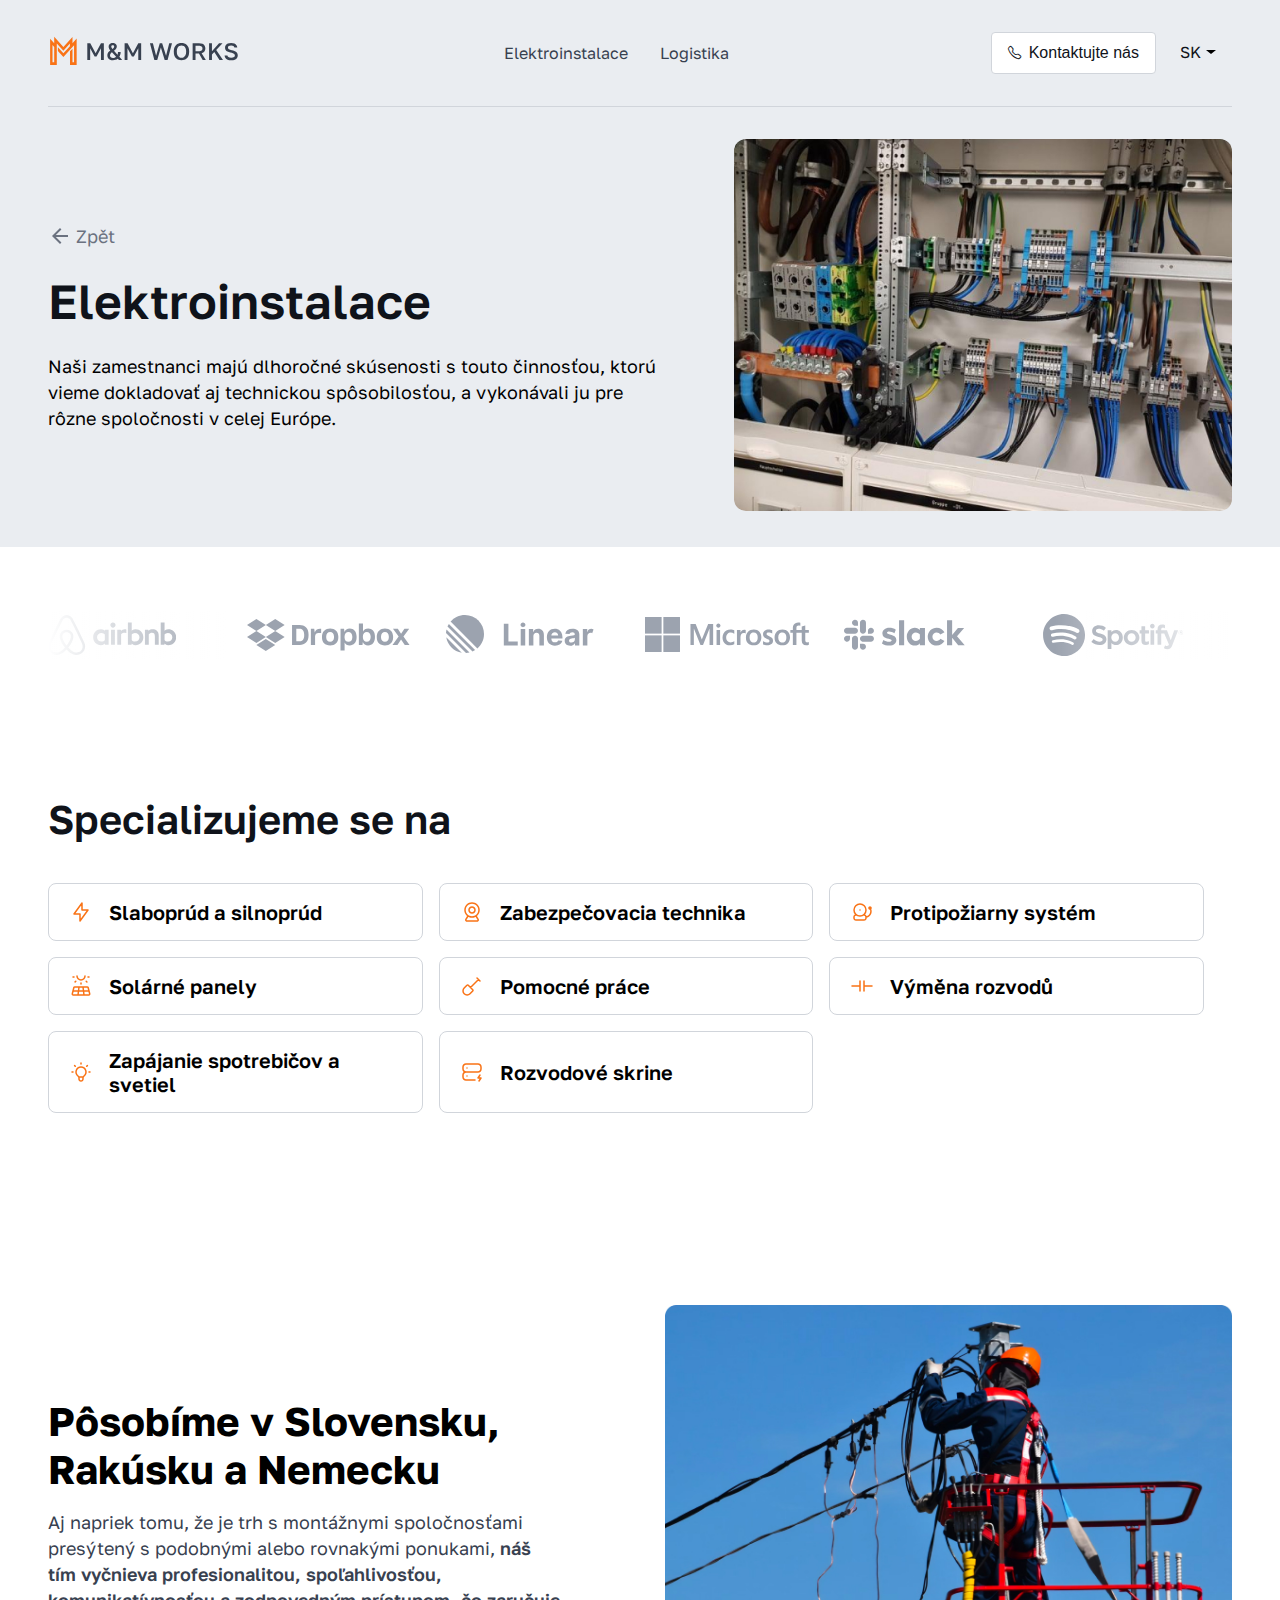
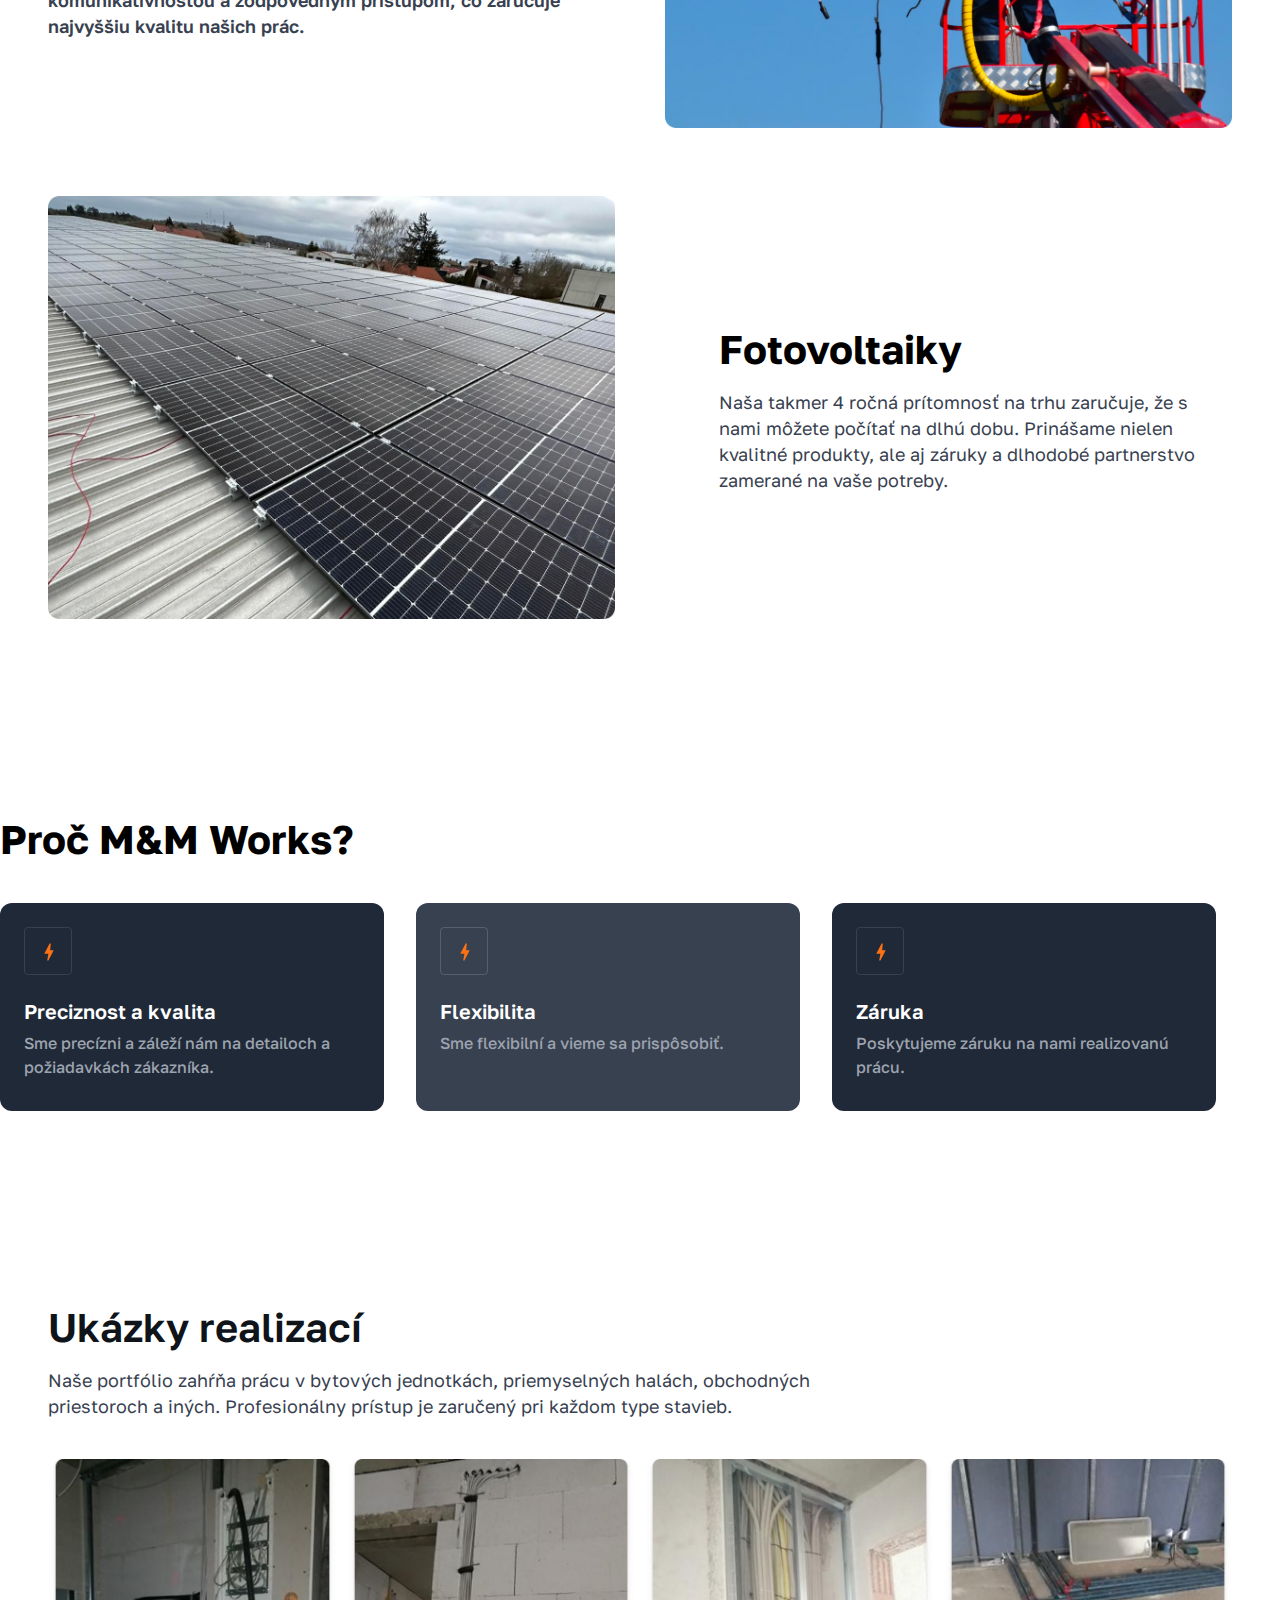
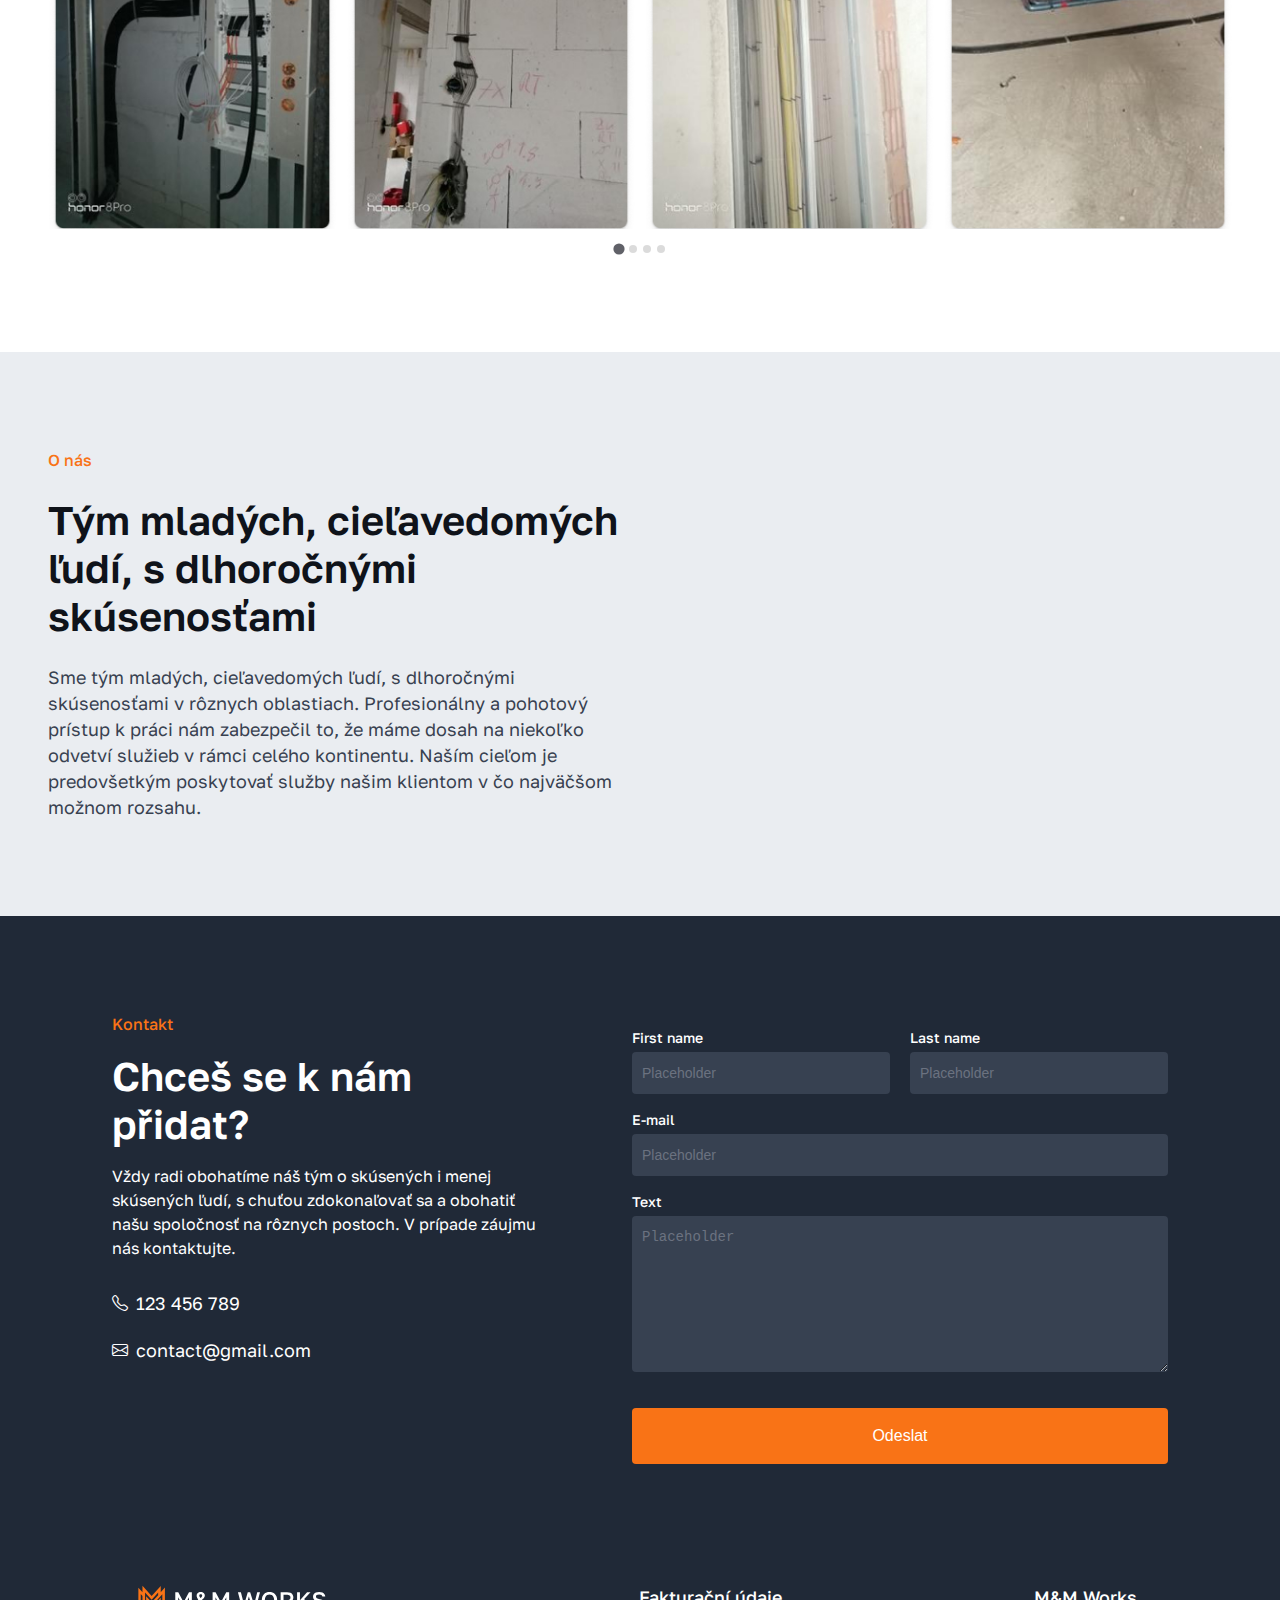
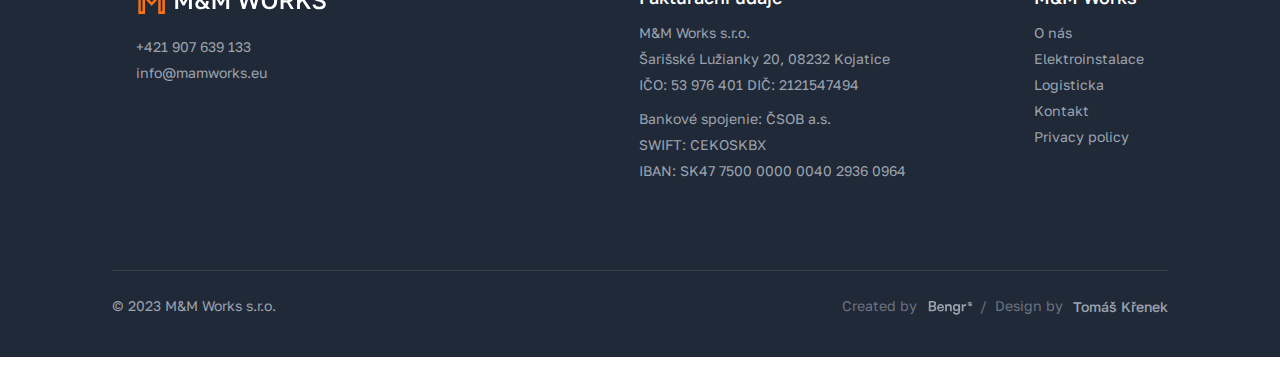
==== commit f8187268: "predelany mensi zmeny v classach, dodelani karticek slideru 3" ====
--- a/elektroinstalace.html
+++ b/elektroinstalace.html
@@ -190,6 +190,7 @@
                             <h5>Preciznost a kvalita</h5>
                             <p>Sme precízni a záleží nám na detailoch a požiadavkách zákazníka.</p>
                         </div>
+                        
                     </div>
 
                     <div class="items-content light-color">
@@ -201,6 +202,7 @@
                             <h5>Flexibilita</h5>
                             <p>Sme flexibilní a vieme sa prispôsobiť.</p>
                         </div>
+                        
                     </div>
 
                     <div class="items-content">
@@ -263,39 +265,39 @@
                     <div class="splide__track">
                         <ul class="splide__list">
                             <li class="splide__slide splide3">
-                                <div>
+                                <div class="splide3-human">
                                     <img src="./_img/human.jpg" alt="Description 1">
                                 </div>
                                 
                                 <div class="slide-caption">
-                                    <p>CEO</p>
-                                    <h4>Marek Palko</h4>
+                                    <p class="splide-info-job">CEO</p>
+                                    <h4>Gabriel Macht</h4>
                                     <p>+421 908 221 440</p>
-                                    <p>marek.palko@mamworks.eu</p>
+                                    <p class="m-t-4">gabriel.thesuits@mamworks.eu</p>
                                 </div>
                             </li>
                             <li class="splide__slide splide3">
-                                <div>
+                                <div class="splide3-human">
                                     <img src="./_img/human.jpg" alt="Description 1">
                                 </div>
                                 
                                 <div class="slide-caption">
-                                    <p>CEO</p>
-                                    <h4>Marek Palko</h4>
+                                    <p class="splide-info-job">CMO</p>
+                                    <h4>Patrick J. Adams</h4>
                                     <p>+421 908 221 440</p>
-                                    <p>marek.palko@mamworks.eu</p>
+                                    <p class="m-t-4">patrick.adams@mamworks.eu</p>
                                 </div>
                             </li>
                             <li class="splide__slide splide3">
-                                <div>
+                                <div class="splide3-human">
                                     <img src="./_img/human.jpg" alt="Description 1">
                                 </div>
                                 
                                 <div class="slide-caption">
-                                    <p>CEO</p>
-                                    <h4>Marek Palko</h4>
+                                    <p class="splide-info-job">CFO</p>
+                                    <h4>Rick Hoffman</h4>
                                     <p>+421 908 221 440</p>
-                                    <p>marek.palko@mamworks.eu</p>
+                                    <p class="m-t-4">rick.hoffman@mamworks.eu</p>
                                 </div>
                             </li>
                         </ul>
--- a/style.css
+++ b/style.css
@@ -78,17 +78,38 @@
   display: flex;
   justify-content: flex-end; /* Zarovná slidy na pravou stranu */
 }
-
-.slider3 img {
-  height: 280px;
+.slider3 .splide3-human img {
+  height: 100%;
   width: 100%;
   -o-object-fit: cover;
      object-fit: cover;
+  border-radius: 0.5rem 0.5rem 0 0;
 }
 
 .slide-caption {
-  background-color: green;
-  padding: 20px;
+  background-color: rgb(56, 65, 80);
+  padding: 1.5rem 1rem 1.25rem 1.25rem;
+  border-radius: 0 0 0.5rem 0.5rem;
+}
+.slide-caption .splide-info-job {
+  color: rgb(249, 115, 22);
+  font-size: 0.875rem;
+  line-height: 1.375rem;
+  font-weight: 400;
+  margin-bottom: 0.25rem;
+}
+.slide-caption h4 {
+  color: rgb(255, 255, 255);
+  font-weight: 600;
+  font-size: 1.5rem;
+  line-height: 2rem;
+  margin-bottom: 0.25rem;
+}
+.slide-caption p {
+  color: rgb(156, 163, 175);
+  font-size: 0.875rem;
+  line-height: 1.375rem;
+  font-weight: 400;
 }
 
 @media screen and (min-width: 1280px) {
@@ -124,41 +145,41 @@
 }
 
 /*Section About Transportation*/
-.services-items-logistika {
+.services-items-logistics {
   width: 50%;
   padding-right: 3.5rem;
 }
-.services-items-logistika .services-logistika ul {
+.services-items-logistics .services-logistics ul {
   display: flex;
   flex-direction: column;
   gap: 1rem;
   margin: 2.5rem 0 0 0;
 }
-.services-items-logistika .services-logistika ul .services-logistika-list {
+.services-items-logistics .services-logistics ul .services-logistics-list {
   display: flex;
   gap: 0.75rem;
 }
-.services-items-logistika .services-logistika ul li {
+.services-items-logistics .services-logistics ul li {
   list-style-type: none;
 }
-.services-items-logistika .services-logistika ul li p {
+.services-items-logistics .services-logistics ul li p {
   color: rgb(56, 65, 80);
   font-size: 1rem;
   line-height: 1.5rem;
   font-weight: 400;
 }
 
-.services-logistika-feature {
+.services-logistics-feature {
   display: flex;
   flex-direction: column;
   gap: 1rem;
 }
 
-.services-logistika-item {
+.services-logistics-item {
   margin: 0 0 0 1.875rem;
 }
 
-.services-logistika-container {
+.services-logistics-container {
   display: flex;
   align-items: center;
   background-color: rgb(234, 237, 241);
@@ -167,7 +188,7 @@
   margin: 1.5rem 0 0 0;
   gap: 0.75rem;
 }
-.services-logistika-container p {
+.services-logistics-container p {
   color: rgb(56, 65, 80) !important;
   font-weight: 400 !important;
   font-size: 1rem !important; /*uz zoufalost*/
@@ -187,14 +208,14 @@
   .main-info-logistics {
     gap: 0 !important;
   }
-  .services-items-logistika {
+  .services-items-logistics {
     width: 100%;
     padding: 0;
   }
-  .items-logistika-reverse {
+  .items-logistics-reverse {
     flex-direction: column-reverse !important;
   }
-  .services-logistika.p-l-56 {
+  .services-logistics.p-l-56 {
     padding: 0 !important;
   }
 }
@@ -875,6 +896,7 @@
 .section-items .content-items-info {
   display: flex;
   flex-direction: column;
+  width: 100%;
 }
 .section-items h2 {
   font-size: 2.5rem;
@@ -1001,6 +1023,10 @@
   margin-right: 0.375rem;
 }
 
+.m-t-4 {
+  margin-top: 0.25rem;
+}
+
 /*padding-left*/
 .p-l-56 {
   padding-left: 3.5rem;
@@ -1225,9 +1251,6 @@
   .section-services {
     padding: 6rem 3rem;
   }
-  .section-items {
-    padding: 6rem 3rem;
-  }
   .section-example {
     padding: 6rem 3rem;
   }
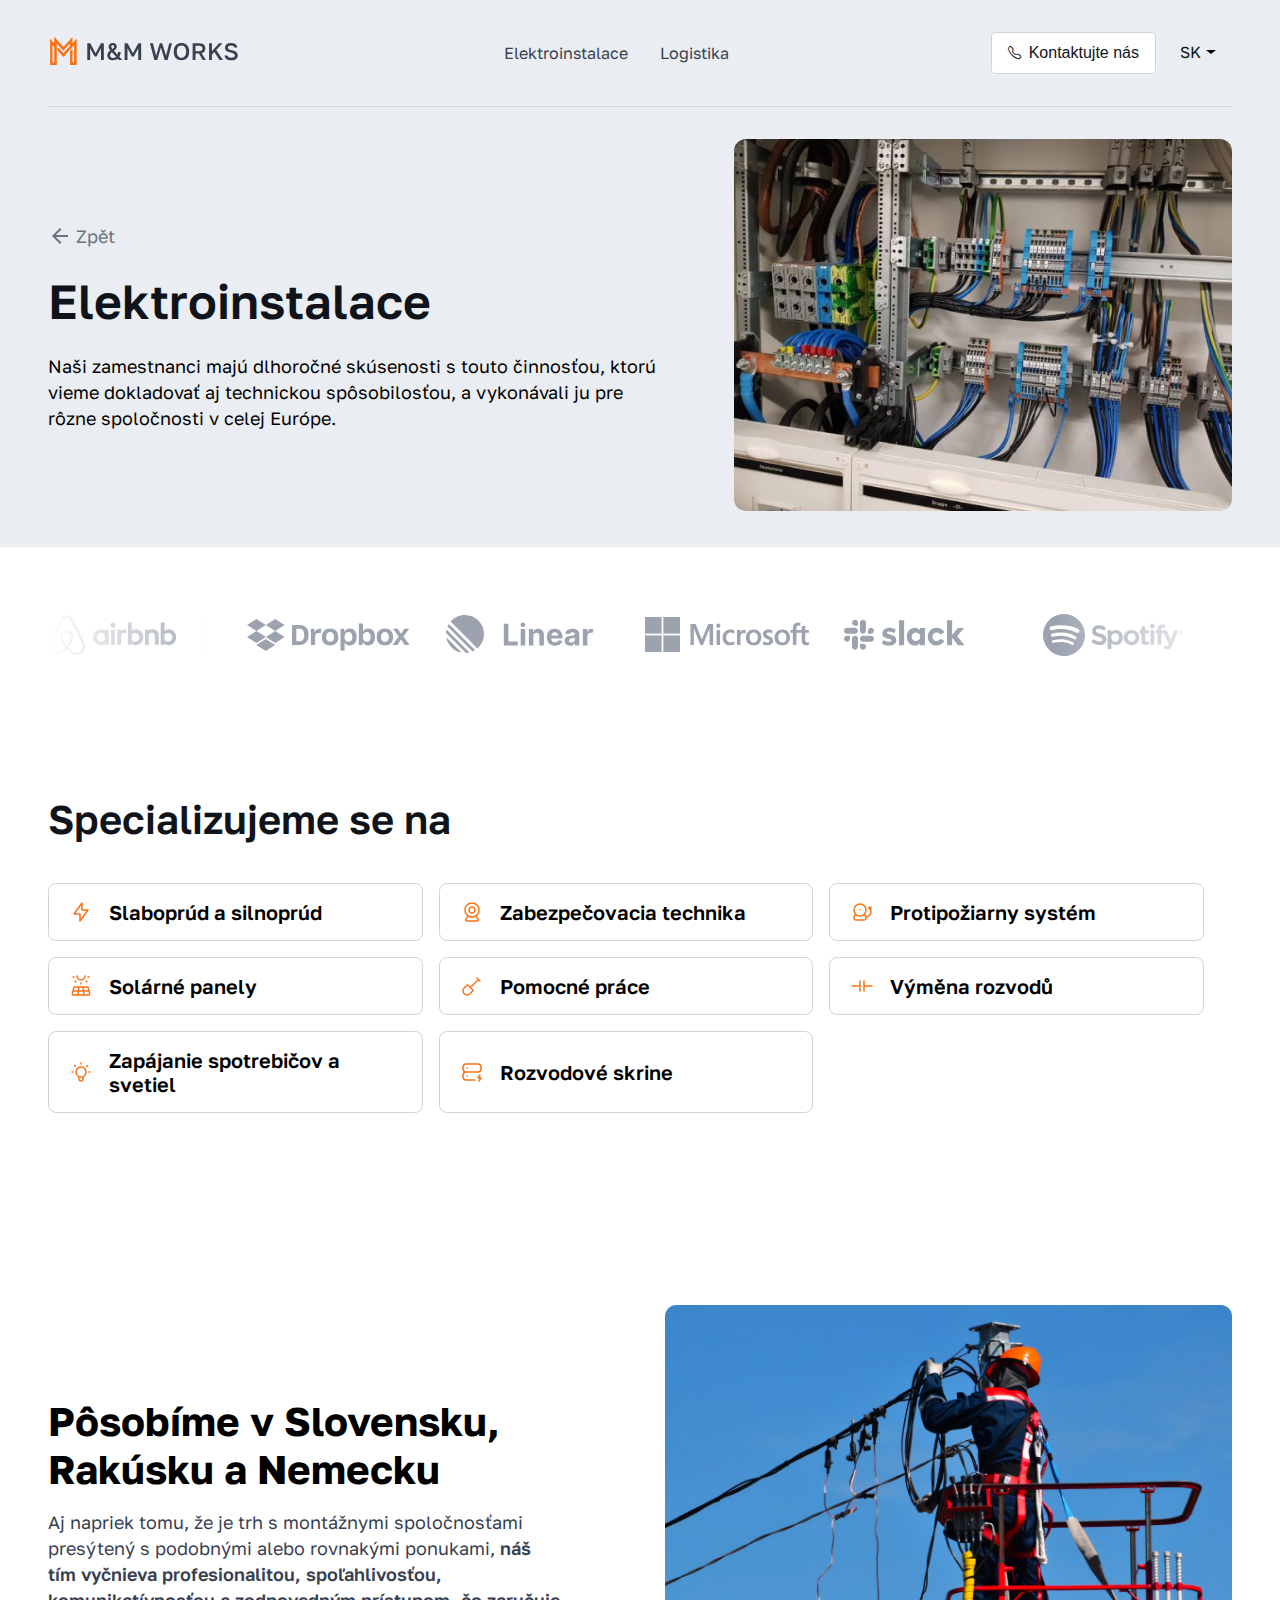
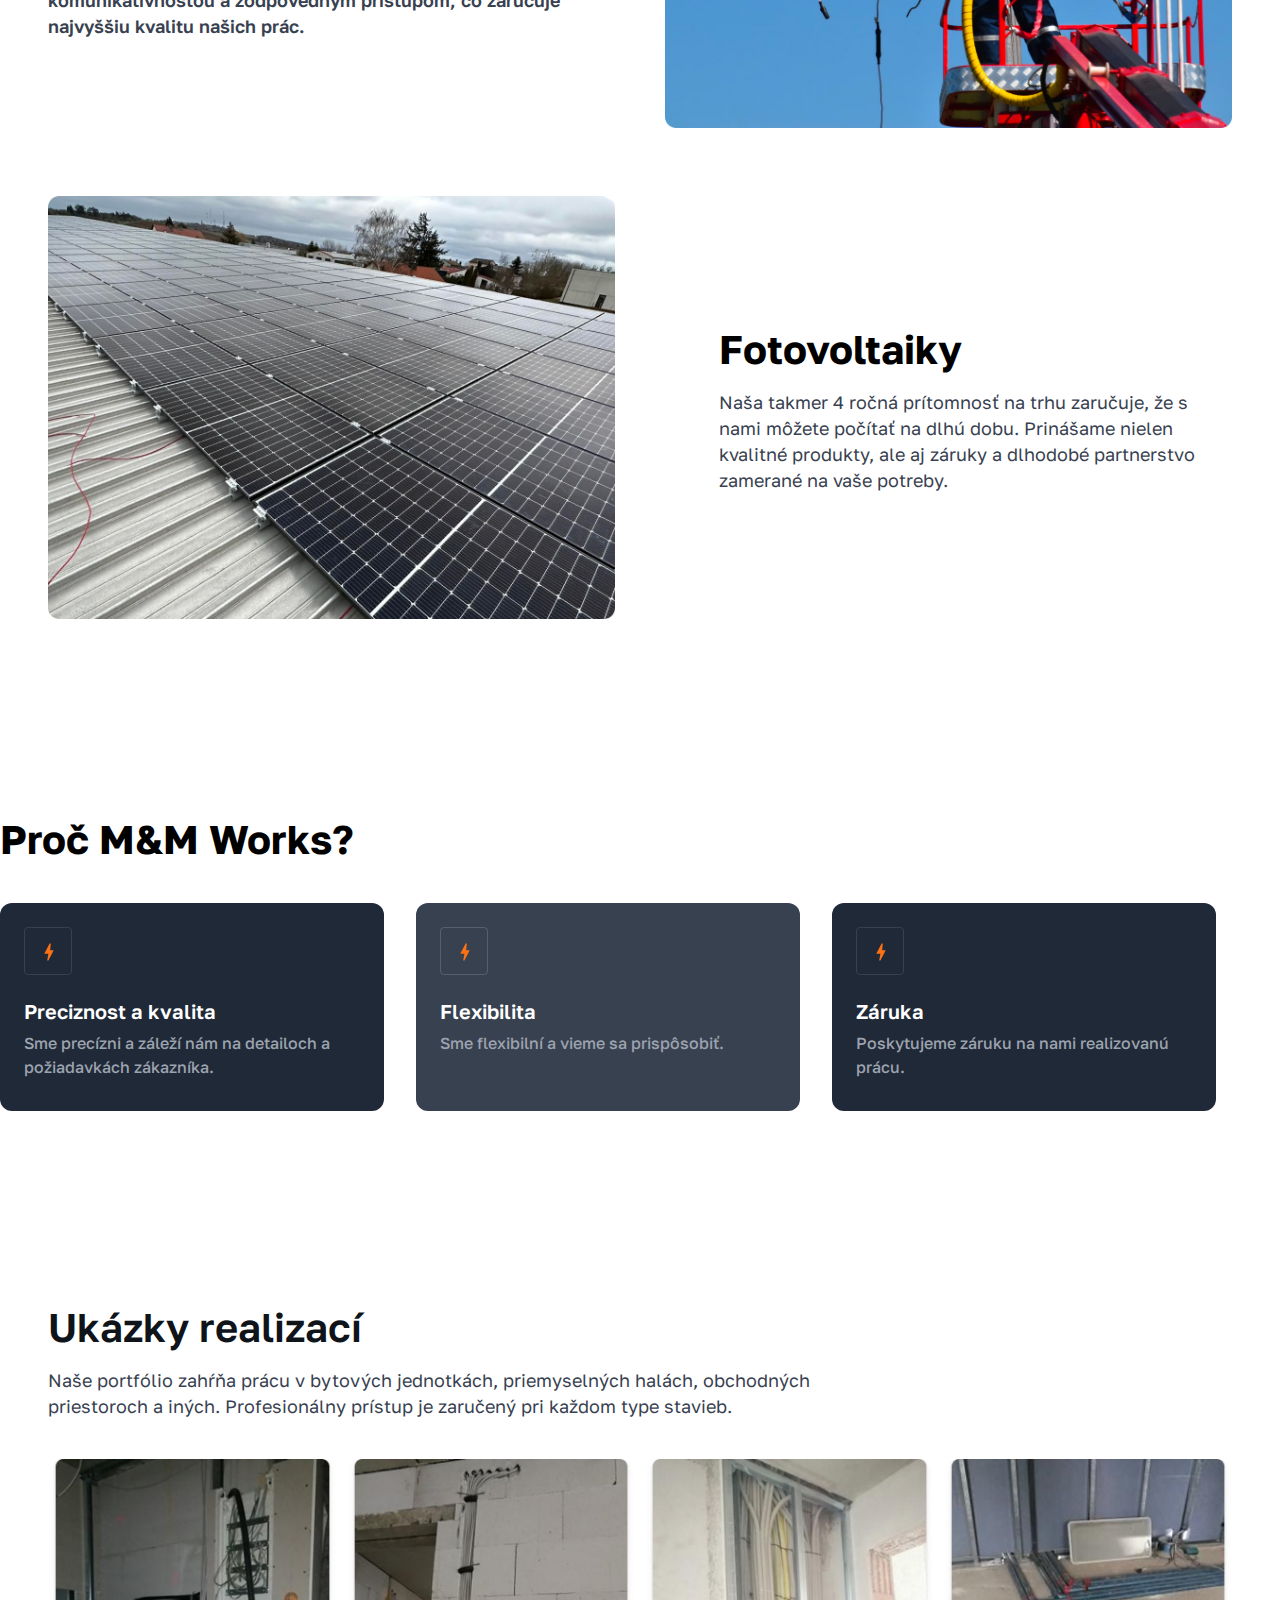
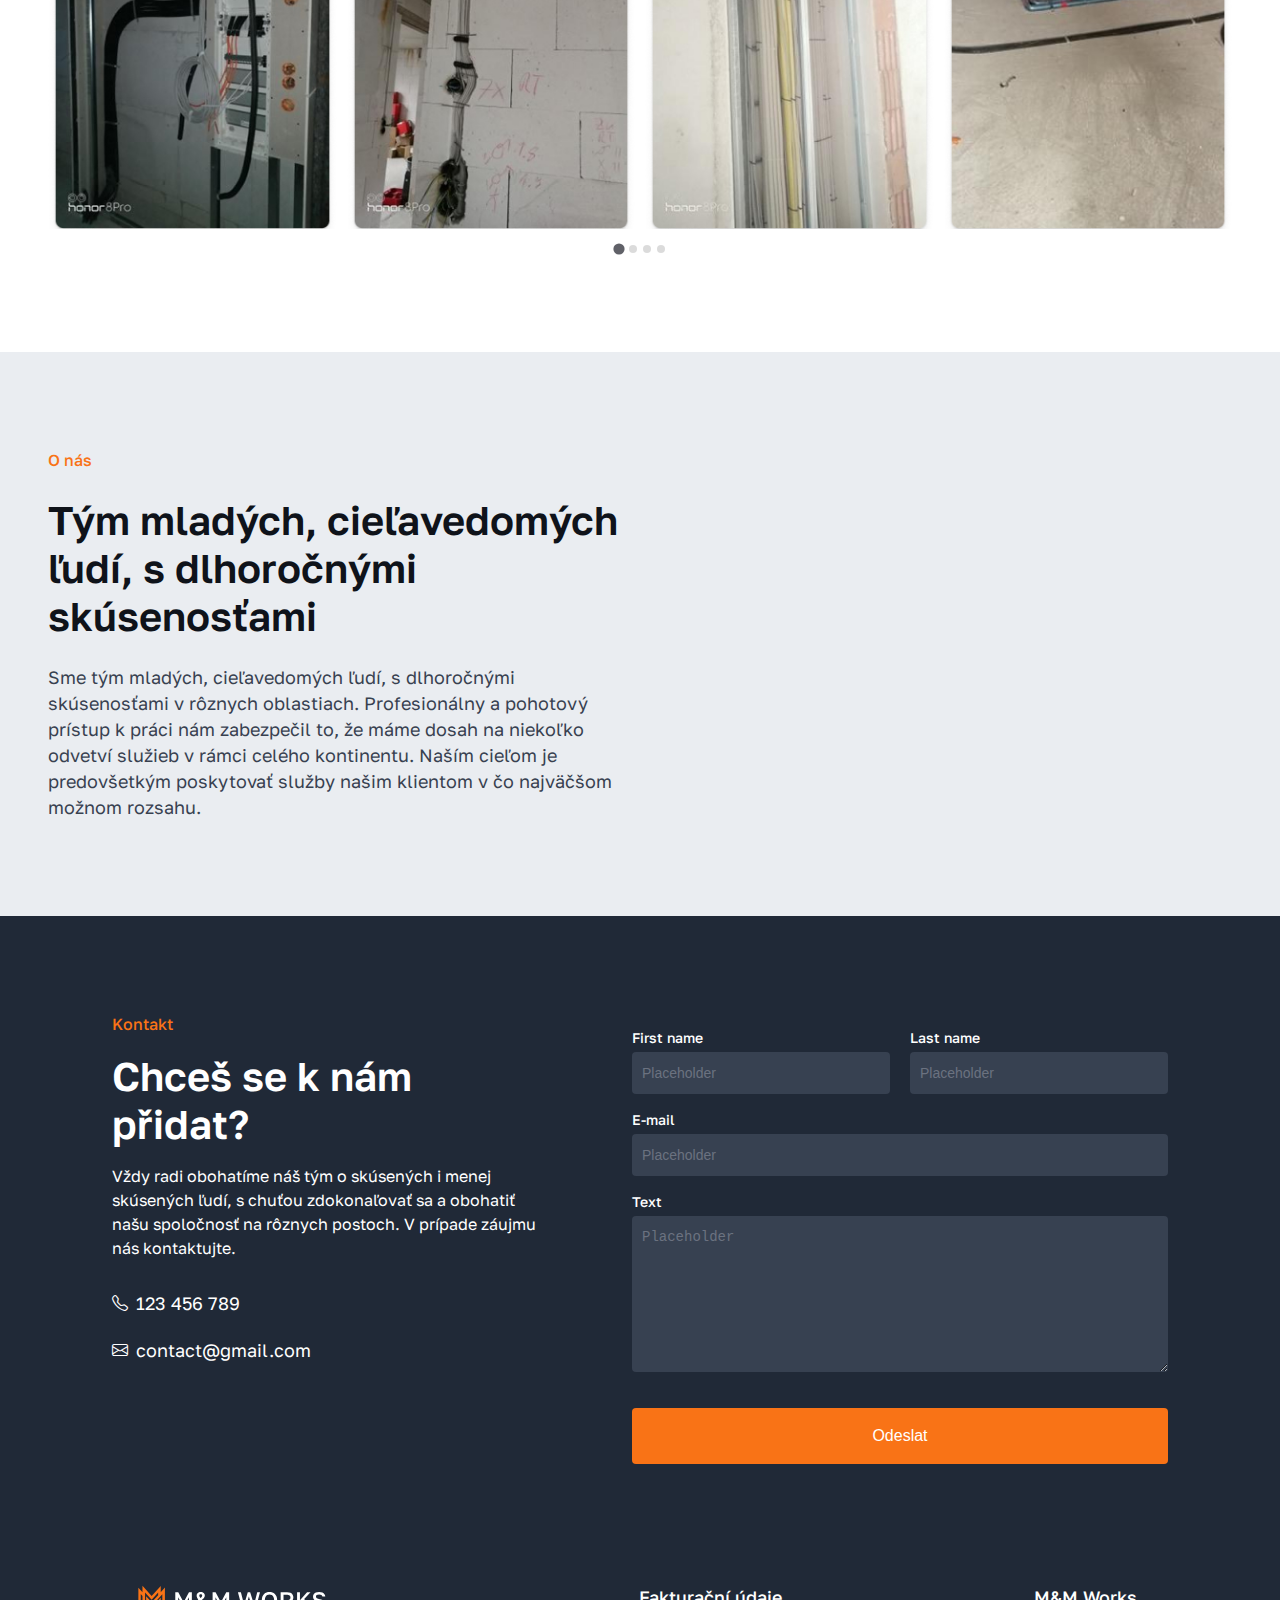
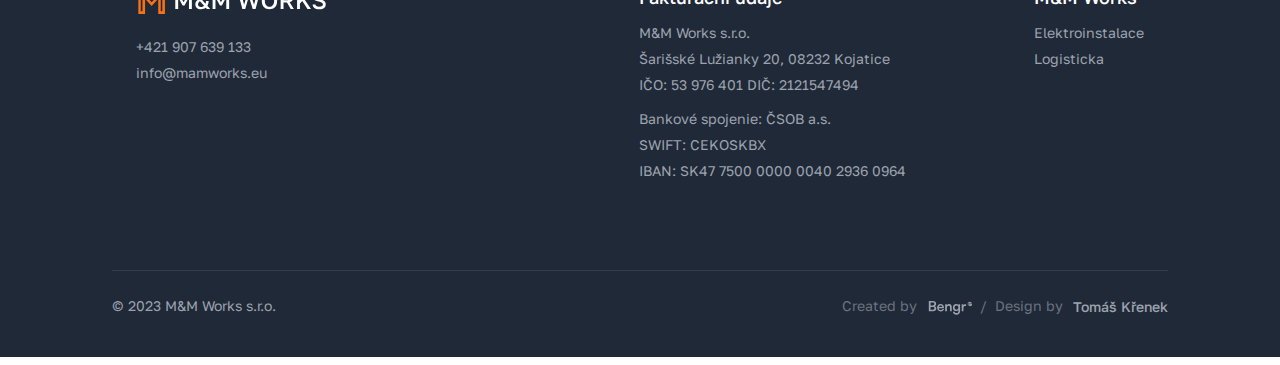
==== commit f6b8d1b1: "hotove stavy pro sekci footer-second-part" ====
--- a/elektroinstalace.html
+++ b/elektroinstalace.html
@@ -380,26 +380,23 @@
                     <div class="footer-first-list">
                         <p>Fakturační údaje</p>
                         <ul>
-                            <li><a href="#">M&M Works s.r.o.</a></li>
-                            <li><a href="#">Šarišské Lužianky 20, 08232 Kojatice</a></li>
-                            <li><a href="#">IČO: 53 976 401 DIČ: 2121547494</a></li>
+                            <li><p>M&M Works s.r.o.</p></li>
+                            <li><p>Šarišské Lužianky 20, 08232 Kojatice</p></li>
+                            <li><p>IČO: 53 976 401 DIČ: 2121547494</p></li>
                         </ul>
     
                         <ul>
-                            <li><a href="#">Bankové spojenie: ČSOB a.s.</a></li>
-                            <li><a href="#">SWIFT: CEKOSKBX</a></li>
-                            <li><a href="#">IBAN: SK47 7500 0000 0040 2936 0964</a></li>
+                            <li><p>Bankové spojenie: ČSOB a.s.</p></li>
+                            <li><p>SWIFT: CEKOSKBX</p></li>
+                            <li><p>IBAN: SK47 7500 0000 0040 2936 0964</p></li>
                         </ul>
                     </div>
     
                     <div class="footer-second-list">
                         <p>M&M Works</p>
                         <ul>
-                            <li><a href="#">O nás</a></li>
                             <li><a href="#">Elektroinstalace</a></li>
                             <li><a href="#">Logisticka</a></li>
-                            <li><a href="#">Kontakt</a></li>
-                            <li><a href="#">Privacy policy</a></li>
                         </ul>
                     </div>
                 </div>
--- a/style.css
+++ b/style.css
@@ -387,6 +387,9 @@
   cursor: pointer;
   white-space: nowrap;
 }
+.footer-container .footer-second-part .footer-contact-list p:hover, .footer-container .footer-second-part .footer-contact-list p:focus, .footer-container .footer-second-part .footer-contact-list p:active {
+  color: rgb(255, 255, 255);
+}
 .footer-container .footer-second-part .footer-first-list {
   display: flex;
   flex-direction: column;
@@ -405,11 +408,11 @@
   gap: 0.25rem;
   list-style-type: none;
 }
-.footer-container .footer-second-part .footer-first-list ul a {
-  text-decoration: none;
+.footer-container .footer-second-part .footer-first-list ul li p {
   font-size: 0.875rem;
   line-height: 1.375rem;
   color: rgb(156, 163, 175);
+  font-weight: 400;
 }
 .footer-container .footer-second-part .footer-second-list {
   display: flex;
@@ -435,6 +438,9 @@
   line-height: 1.375rem;
   color: rgb(156, 163, 175);
 }
+.footer-container .footer-second-part .footer-second-list ul a:hover, .footer-container .footer-second-part .footer-second-list ul a:focus, .footer-container .footer-second-part .footer-second-list ul a:active {
+  color: rgb(255, 255, 255);
+}
 .footer-container .footer-last-part {
   width: 100%;
   border-top: 0.063rem solid rgba(255, 255, 255, 0.1);
@@ -547,6 +553,10 @@
   color: rgb(56, 65, 80);
   text-decoration: none;
 }
+.header-container .header-wrapper .header-nav a:hover, .header-container .header-wrapper .header-nav a:focus, .header-container .header-wrapper .header-nav a:active {
+  color: rgb(15, 19, 26);
+  text-decoration: underline;
+}
 .header-container .header-wrapper .header-list {
   display: flex;
   gap: 0.5rem;
@@ -561,6 +571,15 @@
   border-radius: 0.25rem;
   border: 1px solid rgb(209, 213, 219);
   background-color: rgb(255, 255, 255);
+  box-shadow: 0px 1px 2px 0px rgb(241, 241, 241);
+}
+.header-container .header-wrapper .header-list .header-btn button:hover {
+  background-color: rgb(234, 237, 241);
+}
+.header-container .header-wrapper .header-list .header-btn button:focus, .header-container .header-wrapper .header-list .header-btn button:active {
+  border: 1px solid rgb(70, 143, 254);
+  box-shadow: 0px 0px 0px 3px rgb(70, 143, 254);
+  background-color: rgb(255, 255, 255);
 }
 .header-container .header-wrapper .header-list .header-btn p {
   font-size: 1rem;
@@ -579,9 +598,12 @@
   padding: 0.5rem 1rem;
   font-size: 1rem;
   line-height: 1.5rem;
-}
-.header-container .header-wrapper .header-list .dropdown .select:hover, .header-container .header-wrapper .header-list .dropdown .select:active {
-  background-color: aqua;
+  cursor: pointer;
+}
+.header-container .header-wrapper .header-list .dropdown .select:focus, .header-container .header-wrapper .header-list .dropdown .select:active {
+  border: 1px solid rgb(70, 143, 254);
+  box-shadow: 0px 0px 0px 3px rgb(70, 143, 254);
+  background-color: rgb(255, 255, 255);
 }
 .header-container .header-wrapper .header-list .dropdown .caret {
   width: 0;
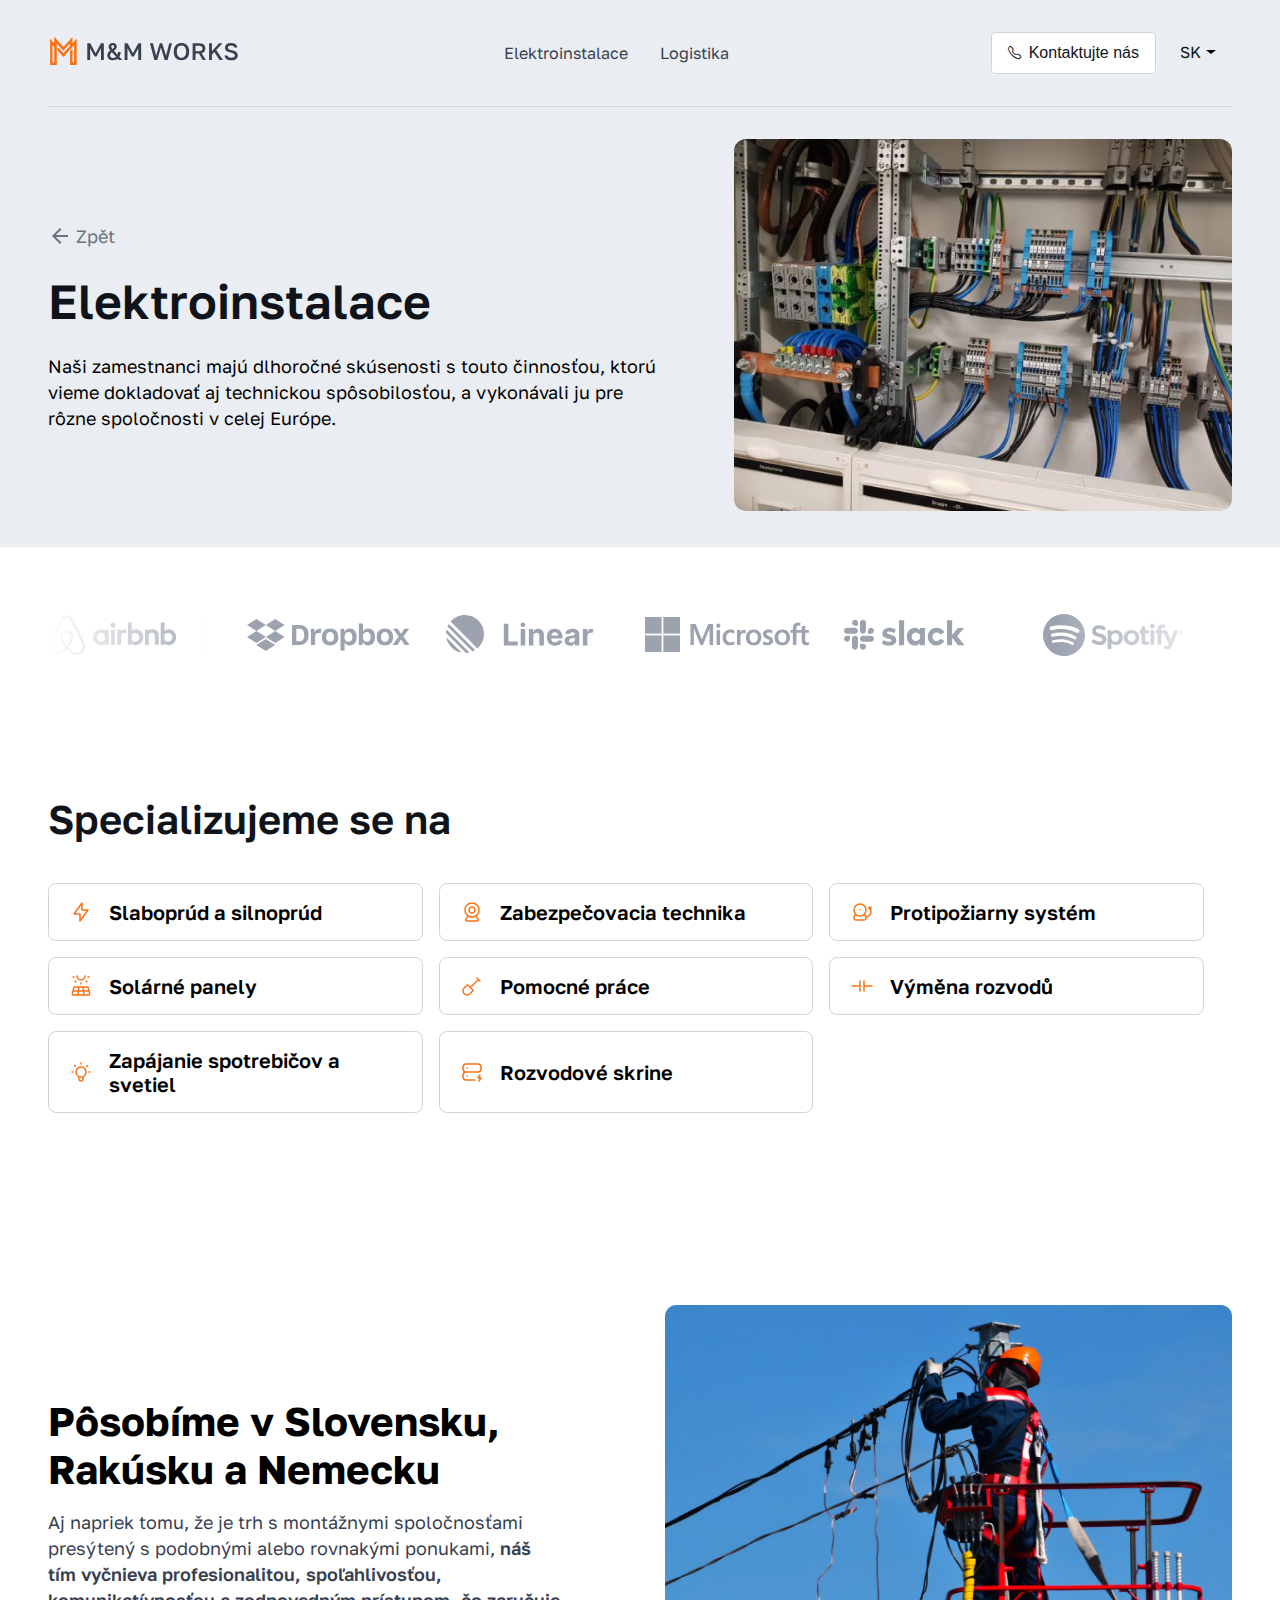
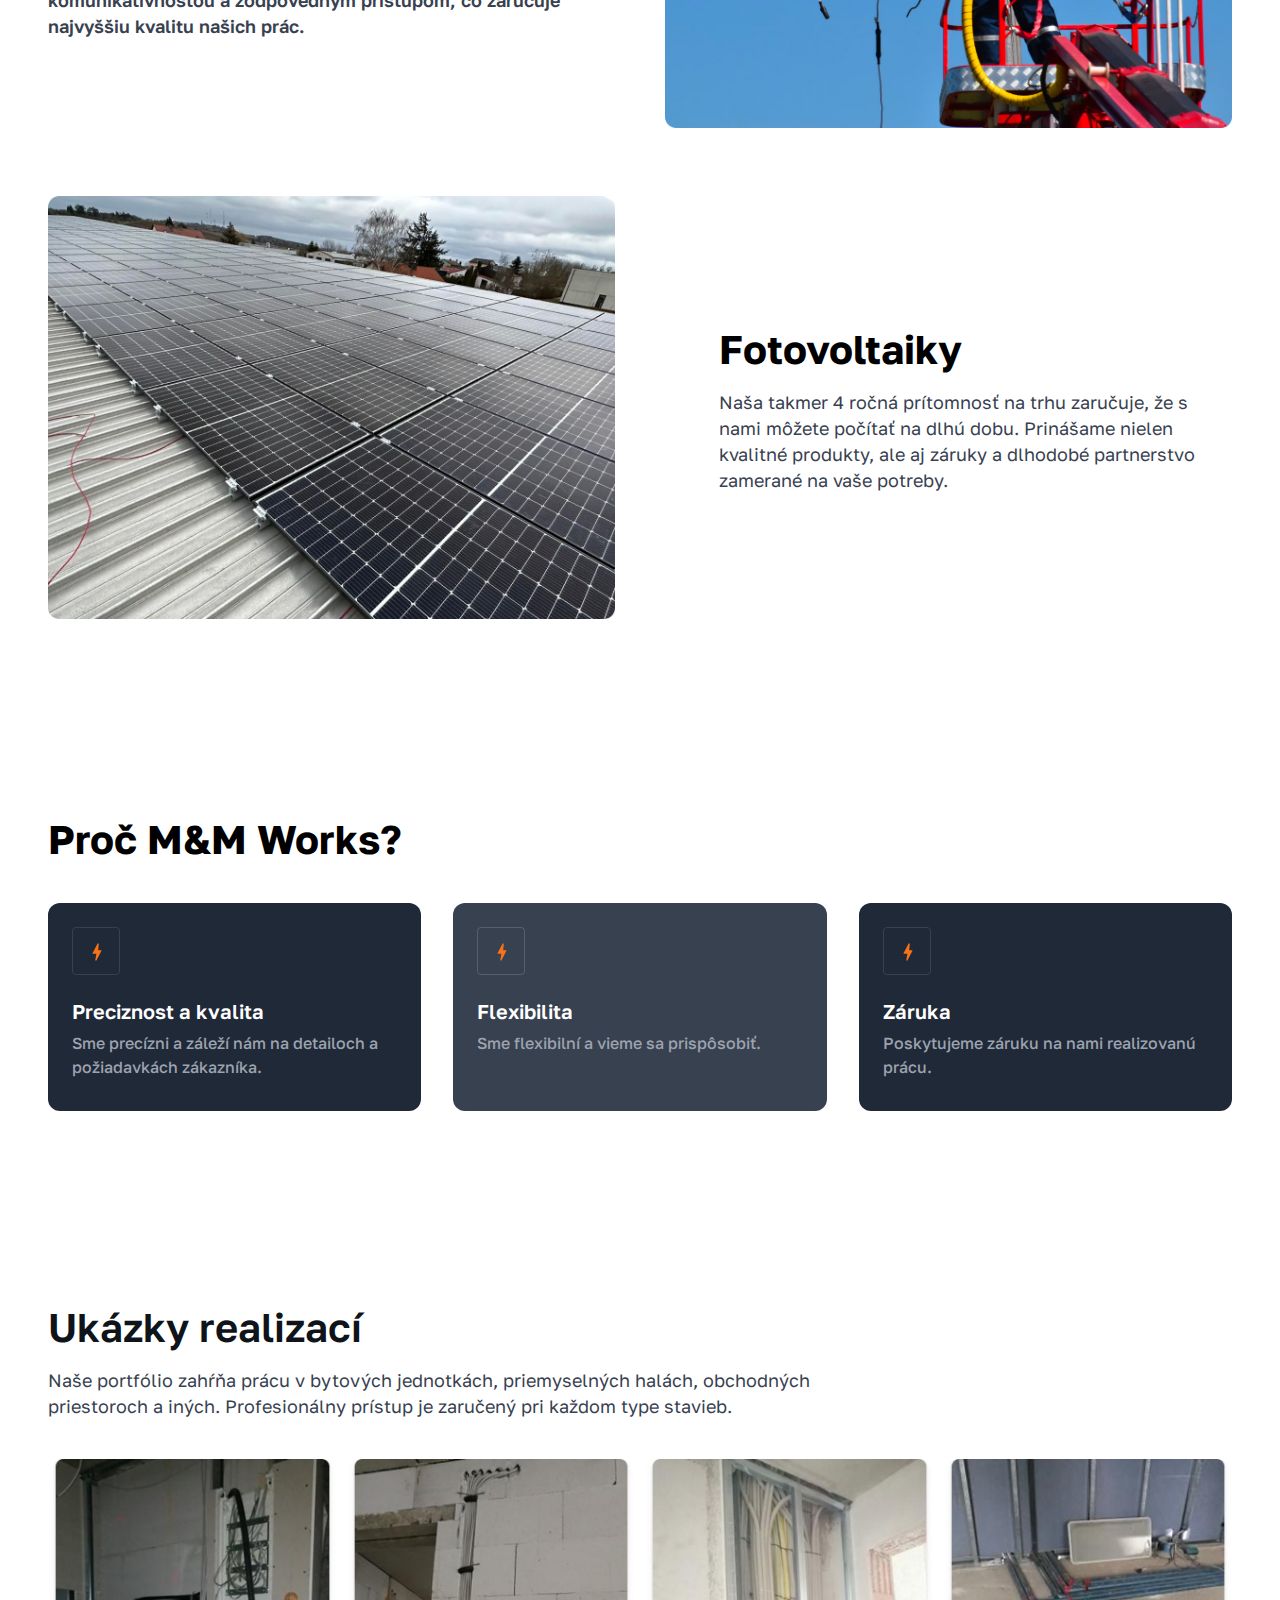
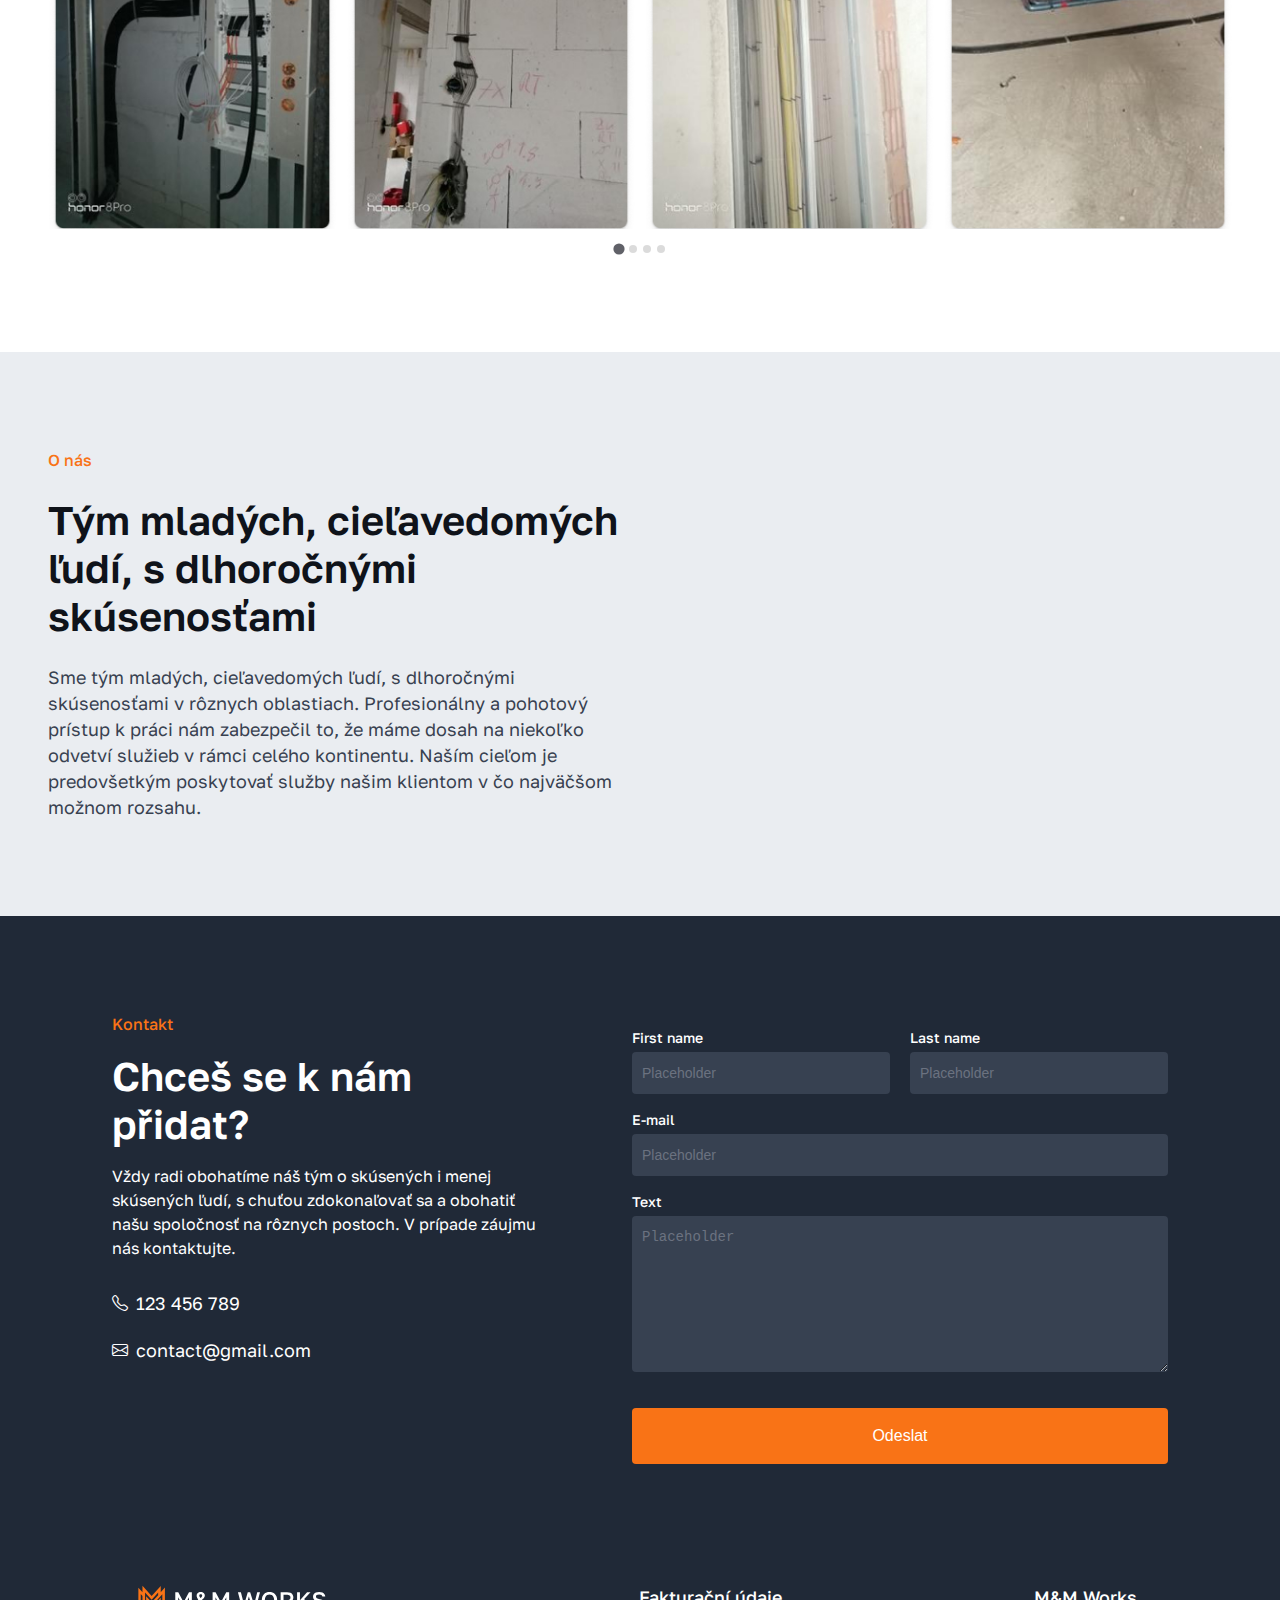
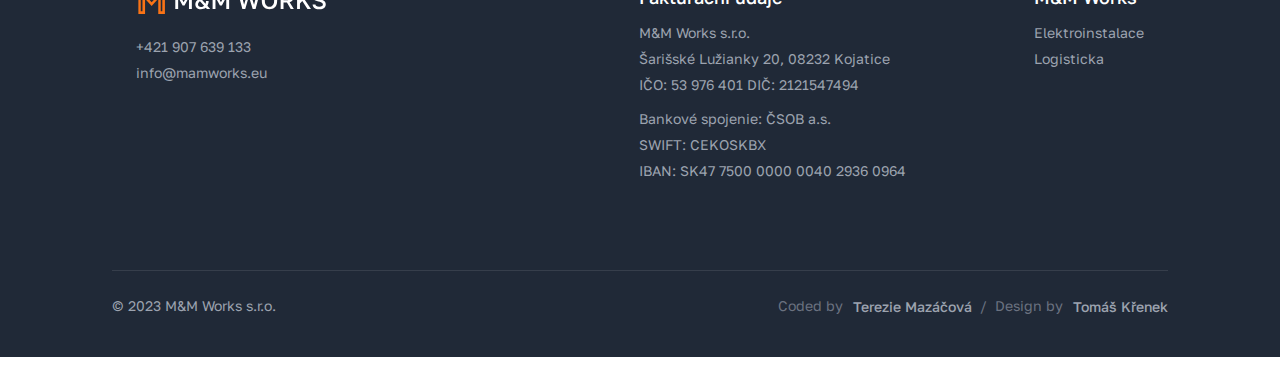
==== commit 8e901e77: "upraveny dve drobnosti ve footeru" ====
--- a/elektroinstalace.html
+++ b/elektroinstalace.html
@@ -14,7 +14,7 @@
             <div class="header-wrapper">
                 <div class="header-logo">
                     <a href="index.html">
-                        <img src="./_loga/Variant=Light, Type=Works.svg" alt="logo M&M Works">
+                        <img src="./loga/Variant=Light, Type=Works.svg" alt="logo M&M Works">
                     </a>
                 </div>
 
@@ -58,8 +58,10 @@
                 <div class="main-information">
                     <div class="elektro-features">
                         <div class="elektro-items">
-                            <img src="./_icons/arrow_back.svg" alt="Šipka ikona">
-                            <p>Zpět</p>
+                            <a href="index.html">
+                                <img src="./icons/arrow_back.svg" alt="Šipka ikona">
+                                <p>Zpět</p>
+                            </a>
                         </div>
     
                         <div>
@@ -69,7 +71,7 @@
                     </div>
     
                     <div class="elektro-item-img">
-                        <img src="./_img/image 2.jpg" alt="Úvodní fotka Elektroinstalace">
+                        <img src="./img/image 2.jpg" alt="Úvodní fotka Elektroinstalace">
                     </div>
                 </div>
             </div>
@@ -81,18 +83,18 @@
                 <div class="splide slider1 slider-bg" role="group" aria-label="Splide Basic HTML Example">
                     <div class="splide__track">
                             <ul class="splide__list">
-                                <li class="splide__slide"><img src="./_loga/logo-airbnb.svg" alt="Logo Airbnb"></li>
-                                <li class="splide__slide"><img src="./_loga/logo-dropbox.svg" alt="Logo Dropbox"></li>
-                                <li class="splide__slide"><img src="./_loga/logo-linear.svg" alt="Logo Linear"></li>
-                                <li class="splide__slide"><img src="./_loga/logo-microsoft.svg" alt="Logo Microsoft"></li>
-                                <li class="splide__slide"><img src="./_loga/logo-slack.svg" alt="Logo Slack"></li>
-                                <li class="splide__slide"><img src="./_loga/logo-spotify.svg" alt="Logo Spotify"></li>
-                                <li class="splide__slide"><img src="./_loga/logo-airbnb.svg" alt="Logo Airbnb"></li>
-                                <li class="splide__slide"><img src="./_loga/logo-dropbox.svg" alt="Logo Dropbox"></li>
-                                <li class="splide__slide"><img src="./_loga/logo-linear.svg" alt="Logo Linear"></li>
-                                <li class="splide__slide"><img src="./_loga/logo-microsoft.svg" alt="Logo Microsoft"></li>
-                                <li class="splide__slide"><img src="./_loga/logo-slack.svg" alt="Logo Slack"></li>
-                                <li class="splide__slide"><img src="./_loga/logo-spotify.svg" alt="Logo Spotify"></li>
+                                <li class="splide__slide"><img src="./loga/logo-airbnb.svg" alt="Logo Airbnb"></li>
+                                <li class="splide__slide"><img src="./loga/logo-dropbox.svg" alt="Logo Dropbox"></li>
+                                <li class="splide__slide"><img src="./loga/logo-linear.svg" alt="Logo Linear"></li>
+                                <li class="splide__slide"><img src="./loga/logo-microsoft.svg" alt="Logo Microsoft"></li>
+                                <li class="splide__slide"><img src="./loga/logo-slack.svg" alt="Logo Slack"></li>
+                                <li class="splide__slide"><img src="./loga/logo-spotify.svg" alt="Logo Spotify"></li>
+                                <li class="splide__slide"><img src="./loga/logo-airbnb.svg" alt="Logo Airbnb"></li>
+                                <li class="splide__slide"><img src="./loga/logo-dropbox.svg" alt="Logo Dropbox"></li>
+                                <li class="splide__slide"><img src="./loga/logo-linear.svg" alt="Logo Linear"></li>
+                                <li class="splide__slide"><img src="./loga/logo-microsoft.svg" alt="Logo Microsoft"></li>
+                                <li class="splide__slide"><img src="./loga/logo-slack.svg" alt="Logo Slack"></li>
+                                <li class="splide__slide"><img src="./loga/logo-spotify.svg" alt="Logo Spotify"></li>
                             </ul>
                     </div>
                 </div>
@@ -107,42 +109,42 @@
                 </div>
                 <div class="elektro-item">
                     <div class="elektro-card">
-                        <img src="./_icons/tabler-icon-bolt.svg" alt="Ikona">
+                        <img src="./icons/tabler-icon-bolt.svg" alt="Ikona">
                         <h5>Slaboprúd a silnoprúd</h5>
                     </div>
     
                     <div class="elektro-card">
-                        <img src="./_icons/tabler-icon-device-computer-camera.svg" alt="Ikona">
+                        <img src="./icons/tabler-icon-device-computer-camera.svg" alt="Ikona">
                         <h5>Zabezpečovacia technika</h5>
                     </div>
     
                     <div class="elektro-card">
-                        <img src="./_icons/tabler-icon-bell-school.svg" alt="Ikona"> 
+                        <img src="./icons/tabler-icon-bell-school.svg" alt="Ikona"> 
                         <h5>Protipožiarny systém</h5>
                     </div>
     
                     <div class="elektro-card">
-                        <img src="./_icons/tabler-icon-solar-panel-2.svg" alt="Ikona">
+                        <img src="./icons/tabler-icon-solar-panel-2.svg" alt="Ikona">
                         <h5>Solárné panely</h5>
                     </div>
     
                     <div class="elektro-card">
-                        <img src="./_icons/tabler-icon-shovel.svg" alt="Ikona">
+                        <img src="./icons/tabler-icon-shovel.svg" alt="Ikona">
                         <h5>Pomocné práce</h5>
                     </div>
     
                     <div class="elektro-card">
-                        <img src="./_icons/tabler-icon-circuit-capacitor.svg" alt="Ikona">
+                        <img src="./icons/tabler-icon-circuit-capacitor.svg" alt="Ikona">
                         <h5>Výměna rozvodů</h5>
                     </div>
     
                     <div class="elektro-card">
-                        <img src="./_icons/tabler-icon-bulb.svg" alt="Ikona">
+                        <img src="./icons/tabler-icon-bulb.svg" alt="Ikona">
                         <h5>Zapájanie spotrebičov a svetiel</h5>
                     </div>
     
                     <div class="elektro-card">
-                        <img src="./_icons/tabler-icon-server-bolt.svg" alt="Ikona">
+                        <img src="./icons/tabler-icon-server-bolt.svg" alt="Ikona">
                         <h5>Rozvodové skrine</h5>
                     </div>
                 </div>
@@ -159,13 +161,13 @@
                     </div>
 
                     <div class="services-img">
-                        <img src="./_img/elektro-image3.jpg" alt="Fotka elektrických rozvodů">
+                        <img src="./img/elektro-image3.jpg" alt="Fotka elektrických rozvodů">
                     </div>
                 </div>
 
                 <div class="services-items services-items-reverse">
                     <div class="services-img">
-                        <img src="./_img/elektro-fotovoltaiky.jpg" alt="Fotka Fotovoltaiky">
+                        <img src="./img/elektro-fotovoltaiky.jpg" alt="Fotka Fotovoltaiky">
                     </div>
 
                     <div class="services-text services-part-second">
@@ -183,7 +185,7 @@
                 <div class="items-features">
                     <div class="items-content">
                         <div class="items-icon">
-                            <img src="./_icons/elektro-bolt.svg" alt="Ikona">
+                            <img src="./icons/elektro-bolt.svg" alt="Ikona">
                         </div>
 
                         <div>
@@ -195,7 +197,7 @@
 
                     <div class="items-content light-color">
                         <div class="items-icon light-color-icon">
-                            <img src="./_icons/elektro-bolt.svg" alt="Ikona">
+                            <img src="./icons/elektro-bolt.svg" alt="Ikona">
                         </div>
 
                         <div>
@@ -207,7 +209,7 @@
 
                     <div class="items-content">
                         <div class="items-icon">
-                            <img src="./_icons/elektro-bolt.svg" alt="Ikona">
+                            <img src="./icons/elektro-bolt.svg" alt="Ikona">
                         </div>
 
                         <div>
@@ -230,22 +232,22 @@
                 <div class="splide slider2" role="group" aria-label="Splide Basic HTML Example">
                     <div class="splide__track">
                         <ul class="splide__list">
-                            <li class="splide__slide splide2"><img src="./_img/elektro-ukazka1.jpg" alt="Ukázka první"></li>
-                            <li class="splide__slide splide2"><img src="./_img/elektro-ukazka2.jpg" alt="Ukázka druhá"></li>
-                            <li class="splide__slide splide2"><img src="./_img/elektro-ukazka3.jpg" alt="Ukázka třetí"></li>
-                            <li class="splide__slide splide2"><img src="./_img/elektro-ukazka4.jpg" alt="Ukázka čtvrtá"></li>
-                            <li class="splide__slide splide2"><img src="./_img/elektro-ukazka1.jpg" alt="Ukázka první"></li>
-                            <li class="splide__slide splide2"><img src="./_img/elektro-ukazka2.jpg" alt="Ukázka druhá"></li>
-                            <li class="splide__slide splide2"><img src="./_img/elektro-ukazka3.jpg" alt="Ukázka třetí"></li>
-                            <li class="splide__slide splide2"><img src="./_img/elektro-ukazka4.jpg" alt="Ukázka čtvrtá"></li>
-                            <li class="splide__slide splide2"><img src="./_img/elektro-ukazka1.jpg" alt="Ukázka první"></li>
-                            <li class="splide__slide splide2"><img src="./_img/elektro-ukazka2.jpg" alt="Ukázka druhá"></li>
-                            <li class="splide__slide splide2"><img src="./_img/elektro-ukazka3.jpg" alt="Ukázka třetí"></li>
-                            <li class="splide__slide splide2"><img src="./_img/elektro-ukazka4.jpg" alt="Ukázka čtvrtá"></li>
-                            <li class="splide__slide splide2"><img src="./_img/elektro-ukazka1.jpg" alt="Ukázka první"></li>
-                            <li class="splide__slide splide2"><img src="./_img/elektro-ukazka2.jpg" alt="Ukázka druhá"></li>
-                            <li class="splide__slide splide2"><img src="./_img/elektro-ukazka3.jpg" alt="Ukázka třetí"></li>
-                            <li class="splide__slide splide2"><img src="./_img/elektro-ukazka4.jpg" alt="Ukázka čtvrtá"></li>
+                            <li class="splide__slide splide2"><img src="./img/elektro-ukazka1.jpg" alt="Ukázka první"></li>
+                            <li class="splide__slide splide2"><img src="./img/elektro-ukazka2.jpg" alt="Ukázka druhá"></li>
+                            <li class="splide__slide splide2"><img src="./img/elektro-ukazka3.jpg" alt="Ukázka třetí"></li>
+                            <li class="splide__slide splide2"><img src="./img/elektro-ukazka4.jpg" alt="Ukázka čtvrtá"></li>
+                            <li class="splide__slide splide2"><img src="./img/elektro-ukazka1.jpg" alt="Ukázka první"></li>
+                            <li class="splide__slide splide2"><img src="./img/elektro-ukazka2.jpg" alt="Ukázka druhá"></li>
+                            <li class="splide__slide splide2"><img src="./img/elektro-ukazka3.jpg" alt="Ukázka třetí"></li>
+                            <li class="splide__slide splide2"><img src="./img/elektro-ukazka4.jpg" alt="Ukázka čtvrtá"></li>
+                            <li class="splide__slide splide2"><img src="./img/elektro-ukazka1.jpg" alt="Ukázka první"></li>
+                            <li class="splide__slide splide2"><img src="./img/elektro-ukazka2.jpg" alt="Ukázka druhá"></li>
+                            <li class="splide__slide splide2"><img src="./img/elektro-ukazka3.jpg" alt="Ukázka třetí"></li>
+                            <li class="splide__slide splide2"><img src="./img/elektro-ukazka4.jpg" alt="Ukázka čtvrtá"></li>
+                            <li class="splide__slide splide2"><img src="./img/elektro-ukazka1.jpg" alt="Ukázka první"></li>
+                            <li class="splide__slide splide2"><img src="./img/elektro-ukazka2.jpg" alt="Ukázka druhá"></li>
+                            <li class="splide__slide splide2"><img src="./img/elektro-ukazka3.jpg" alt="Ukázka třetí"></li>
+                            <li class="splide__slide splide2"><img src="./img/elektro-ukazka4.jpg" alt="Ukázka čtvrtá"></li>
                         </ul>
                     </div>
                 </div>
@@ -266,7 +268,7 @@
                         <ul class="splide__list">
                             <li class="splide__slide splide3">
                                 <div class="splide3-human">
-                                    <img src="./_img/human.jpg" alt="Description 1">
+                                    <img src="./img/human.jpg" alt="Description 1">
                                 </div>
                                 
                                 <div class="slide-caption">
@@ -278,7 +280,7 @@
                             </li>
                             <li class="splide__slide splide3">
                                 <div class="splide3-human">
-                                    <img src="./_img/human.jpg" alt="Description 1">
+                                    <img src="./img/human.jpg" alt="Description 1">
                                 </div>
                                 
                                 <div class="slide-caption">
@@ -290,7 +292,7 @@
                             </li>
                             <li class="splide__slide splide3">
                                 <div class="splide3-human">
-                                    <img src="./_img/human.jpg" alt="Description 1">
+                                    <img src="./img/human.jpg" alt="Description 1">
                                 </div>
                                 
                                 <div class="slide-caption">
@@ -335,11 +337,11 @@
                         <form class="footer-form">
                             <div class="row">
                                 <div class="input-group group-name">
-                                    <input type="text" id="name" class="shit" placeholder="Placeholder" required>
+                                    <input type="text" id="name" placeholder="Placeholder" required>
                                     <label for="name">First name</label>
                                 </div>
                                 <div class="input-group group-name">
-                                    <input type="text" id="name" class="shitone" placeholder="Placeholder" required>
+                                    <input type="text" id="name" placeholder="Placeholder" required>
                                     <label for="name">Last name</label>
                                 </div>
                             </div>
@@ -361,8 +363,8 @@
                 <div class="footer-second-part">
                     <div class="footer-item-contact">
                         <div>
-                            <a href="#">
-                                <img src="./_loga/Variant=Dark, Type=Works.svg" alt="logo M&M Works">
+                            <a href="index.html">
+                                <img src="./loga/Variant=Dark, Type=Works.svg" alt="logo M&M Works">
                             </a>
                         </div>
     
@@ -395,8 +397,8 @@
                     <div class="footer-second-list">
                         <p>M&M Works</p>
                         <ul>
-                            <li><a href="#">Elektroinstalace</a></li>
-                            <li><a href="#">Logisticka</a></li>
+                            <li><a href="elektroinstalace.html">Elektroinstalace</a></li>
+                            <li><a href="logistika.html">Logisticka</a></li>
                         </ul>
                     </div>
                 </div>
@@ -408,9 +410,9 @@
                         </div>
         
                         <div class="footer-last-frame">
-                            <p class="mr-6">Created by</p>
-                            <a href="https://www.bengr.cz/">
-                                <img src="./_loga/bengr.svg" alt="Logo Bengr">
+                            <p class="mr-6">Coded by</p>
+                            <a href="https://github.com/Terezie-Mazacova">
+                                <p>Terezie Mazáčová</p>
                             </a>
                             <p class="m-8">/</p>
                             <p class="mr-6">Design by</p>
--- a/style.css
+++ b/style.css
@@ -324,6 +324,10 @@
   border: none;
   border-radius: 0.25rem;
   color: rgb(255, 255, 255);
+}
+.footer-container .footer-content .footer-form .input-group input:focus, .footer-container .footer-content .footer-form .input-group input:active, .footer-container .footer-content .footer-form .input-group input:hover, .footer-container .footer-content .footer-form .input-group textarea:focus, .footer-container .footer-content .footer-form .input-group textarea:active, .footer-container .footer-content .footer-form .input-group textarea:hover {
+  border: 2px solid rgb(209, 213, 219);
+  outline: none;
 }
 .footer-container .footer-content .footer-form .input-group ::-moz-placeholder {
   color: rgb(107, 114, 128);
@@ -363,6 +367,13 @@
   width: 100%;
   cursor: pointer;
 }
+.footer-container .footer-content .footer-form button:hover {
+  background-color: rgba(249, 115, 22, 0.8);
+}
+.footer-container .footer-content .footer-form button:focus, .footer-container .footer-content .footer-form button:active {
+  border: 1px solid rgb(70, 143, 254);
+  box-shadow: 0px 0px 0px 3px rgb(70, 143, 254);
+}
 .footer-container .footer-second-part {
   display: flex;
   justify-content: space-between;
@@ -471,6 +482,12 @@
   display: flex;
   height: 0.875rem;
   margin: 0.125rem 0 0 0.25rem;
+  text-decoration: none;
+}
+.footer-container .footer-last-part .footer-last-info .footer-last-frame a p {
+  font-weight: 500;
+  color: rgb(156, 163, 175);
+  text-align: center;
 }
 .footer-container .footer-last-part .footer-last-info .footer-last-frame .footer-last-name {
   text-decoration: none;
@@ -600,7 +617,7 @@
   line-height: 1.5rem;
   cursor: pointer;
 }
-.header-container .header-wrapper .header-list .dropdown .select:focus, .header-container .header-wrapper .header-list .dropdown .select:active {
+.header-container .header-wrapper .header-list .dropdown .select:focus, .header-container .header-wrapper .header-list .dropdown .select:active, .header-container .header-wrapper .header-list .dropdown .select.is-active {
   border: 1px solid rgb(70, 143, 254);
   box-shadow: 0px 0px 0px 3px rgb(70, 143, 254);
   background-color: rgb(255, 255, 255);
@@ -791,13 +808,22 @@
   max-width: 34.688rem;
 }
 .elektro-bg .main-information .elektro-features .elektro-items {
-  display: flex;
-  align-items: center;
   margin: 0 0 1.5rem 0;
+}
+.elektro-bg .main-information .elektro-features .elektro-items a {
+  display: flex;
+  text-decoration: none;
+  color: rgb(107, 114, 128);
   gap: 0.25rem;
-  color: rgb(107, 114, 128);
-}
-.elektro-bg .main-information .elektro-features .elektro-items p {
+  transition: transform 0.3s ease;
+}
+.elektro-bg .main-information .elektro-features .elektro-items a:hover img {
+  transform: translateX(-5px);
+}
+.elektro-bg .main-information .elektro-features .elektro-items a img {
+  transition: transform 0.3s ease;
+}
+.elektro-bg .main-information .elektro-features .elektro-items a p {
   font-size: 1.125rem;
   line-height: 1.625rem;
 }
@@ -928,14 +954,13 @@
 .section-items .items-features {
   display: flex;
   gap: 2rem;
-  flex-wrap: wrap;
 }
 .section-items .items-features .items-content {
   display: flex;
   flex-direction: column;
   border-radius: 0.75rem;
   padding: 1.5rem 1.5rem 2rem 1.5rem;
-  width: calc(33.33% - 2.67rem);
+  width: 33.33%;
   gap: 1.5rem;
   background-color: rgb(32, 41, 55);
 }
@@ -1111,9 +1136,11 @@
 
 /*Breakpointy*/
 @media screen and (max-width: 639px) {
+  /*Introductory Section*/
   .elektro-item {
     flex-direction: column;
   }
+  /*Section About Why-M&M*/
   .items-features {
     flex-direction: column;
   }
@@ -1122,9 +1149,11 @@
   }
 }
 @media screen and (min-width: 640px) and (max-width: 1023px) {
+  /*Section Cards*/
   .elektro-card {
     flex-basis: calc(50% - 0.625rem) !important;
   }
+  /*Section About Why-M&M*/
   .items-features .items-content {
     flex-basis: calc(50% - 2rem);
   }
@@ -1146,80 +1175,104 @@
     font-size: 1rem !important;
     line-height: 1.25rem !important;
   }
+  /*Introductory Main Content*/
   .main-wrapper {
     padding: 2.5rem 1rem;
   }
+  /*Introductory Section*/
   .main-information {
     padding: 2rem 1rem !important;
   }
   .main-information .elektro-features {
     max-width: 100% !important;
   }
+  /*Section Cards*/
   .section-cards {
     padding: 2rem 1rem;
   }
+  /*Section About Operation*/
   .section-services {
     padding: 2rem 1rem;
   }
+  /*Section About Why-M&M*/
   .section-items {
     padding: 2rem 1rem;
   }
+  .section-items .items-features {
+    display: flex;
+    flex-wrap: wrap !important;
+  }
+  /*Section About Examples*/
   .section-example {
     padding: 2rem 1rem;
   }
+  /*Section About Us*/
   .section-aboutus {
     padding: 2rem 1rem;
   }
+  /*Section About M&M-App*/
   .section-application {
     padding: 2rem 1rem;
   }
-  .container-app {
-    padding: 2rem 1rem;
+  .section-application .container-app {
+    padding: 2rem 1rem !important;
   }
 }
 @media screen and (min-width: 768px) and (max-width: 1023px) {
+  /*Introductory Main Content*/
   .main-wrapper {
     padding: 2.5rem 2rem;
   }
+  /*Introductory Section*/
   .main-information {
     padding: 2.5rem 2rem !important;
   }
   .main-information .elektro-features {
     max-width: 100% !important;
   }
+  /*Section Cards*/
   .section-cards {
     padding: 6rem 2rem;
   }
+  /*Section About Operation*/
   .section-services {
     padding: 6rem 2rem;
   }
+  /*Section About Why-M&M*/
   .section-items {
     padding: 6rem 2rem;
   }
+  .section-items .items-features {
+    display: flex;
+    flex-wrap: wrap !important;
+  }
+  /*Section About Examples*/
   .section-example {
     padding: 6rem 2rem;
   }
+  /*Section About Us*/
   .section-aboutus {
     padding: 6rem 2rem;
   }
+  /*Section About M&M-App*/
   .section-application {
     padding: 6rem 2rem;
   }
 }
 @media screen and (max-width: 1023px) {
+  /*Introductory Main Content*/
   .main-wrapper {
     flex-direction: column;
   }
+  /*Introductory Section*/
   .elektro-features {
     width: 100%;
   }
+  /*Introductory Main Content*/
   .main-cards {
     flex-direction: column;
   }
-  .main-cards-div1,
-  .main-cards-div2 {
-    width: 100%;
-  }
+  /*Slider1 in Electrical-Installation*/
   .section-slider1 {
     display: none;
   }
@@ -1227,22 +1280,28 @@
   .main-information {
     flex-direction: column;
   }
+  /*Section About Operation*/
   .services-items {
     flex-direction: column;
   }
-  .services-text {
+  .services-items .services-text {
     width: 100% !important;
     padding: 0 !important;
   }
-  .services-img {
+  .services-items .services-img {
     width: 100% !important;
   }
   .services-items-reverse {
     flex-direction: column-reverse;
   }
-  .section-aboutus .container-info {
+  /*Section About Us*/
+  .section-aboutus .container-aboutus {
+    flex-direction: column;
+  }
+  .section-aboutus .container-aboutus .container-info {
     width: 100% !important;
   }
+  /*Section About M&M-App*/
   .feature-app {
     flex-direction: column;
     padding: 0 !important;
@@ -1253,32 +1312,40 @@
   .feature-app .container-app-img {
     padding-left: 1rem;
   }
-  .container-aboutus {
-    flex-direction: column;
-  }
-}
-@media screen and (min-width: 1024px) {
+}
+@media screen and (min-width: 1024px) and (max-width: 1599px) {
+  /*Introductory Main Content*/
   .main-wrapper {
     padding: 2.5rem 3rem;
   }
+  /*Introductory Section*/
   .main-information {
     padding: 2rem 3rem !important;
   }
   .main-information .elektro-features {
     max-width: 100% !important;
   }
+  /*Section Cards*/
   .section-cards {
     padding: 6rem 3rem;
   }
+  /*Section About Operation*/
   .section-services {
     padding: 6rem 3rem;
   }
+  /*Section About Why-M&M*/
+  .section-items {
+    padding: 6rem 3rem;
+  }
+  /*Section About Examples*/
   .section-example {
     padding: 6rem 3rem;
   }
+  /*Section About Us*/
   .section-aboutus {
     padding: 6rem 3rem;
   }
+  /*Section About M&M-App*/
   .section-application {
     padding: 6rem 3rem;
   }
